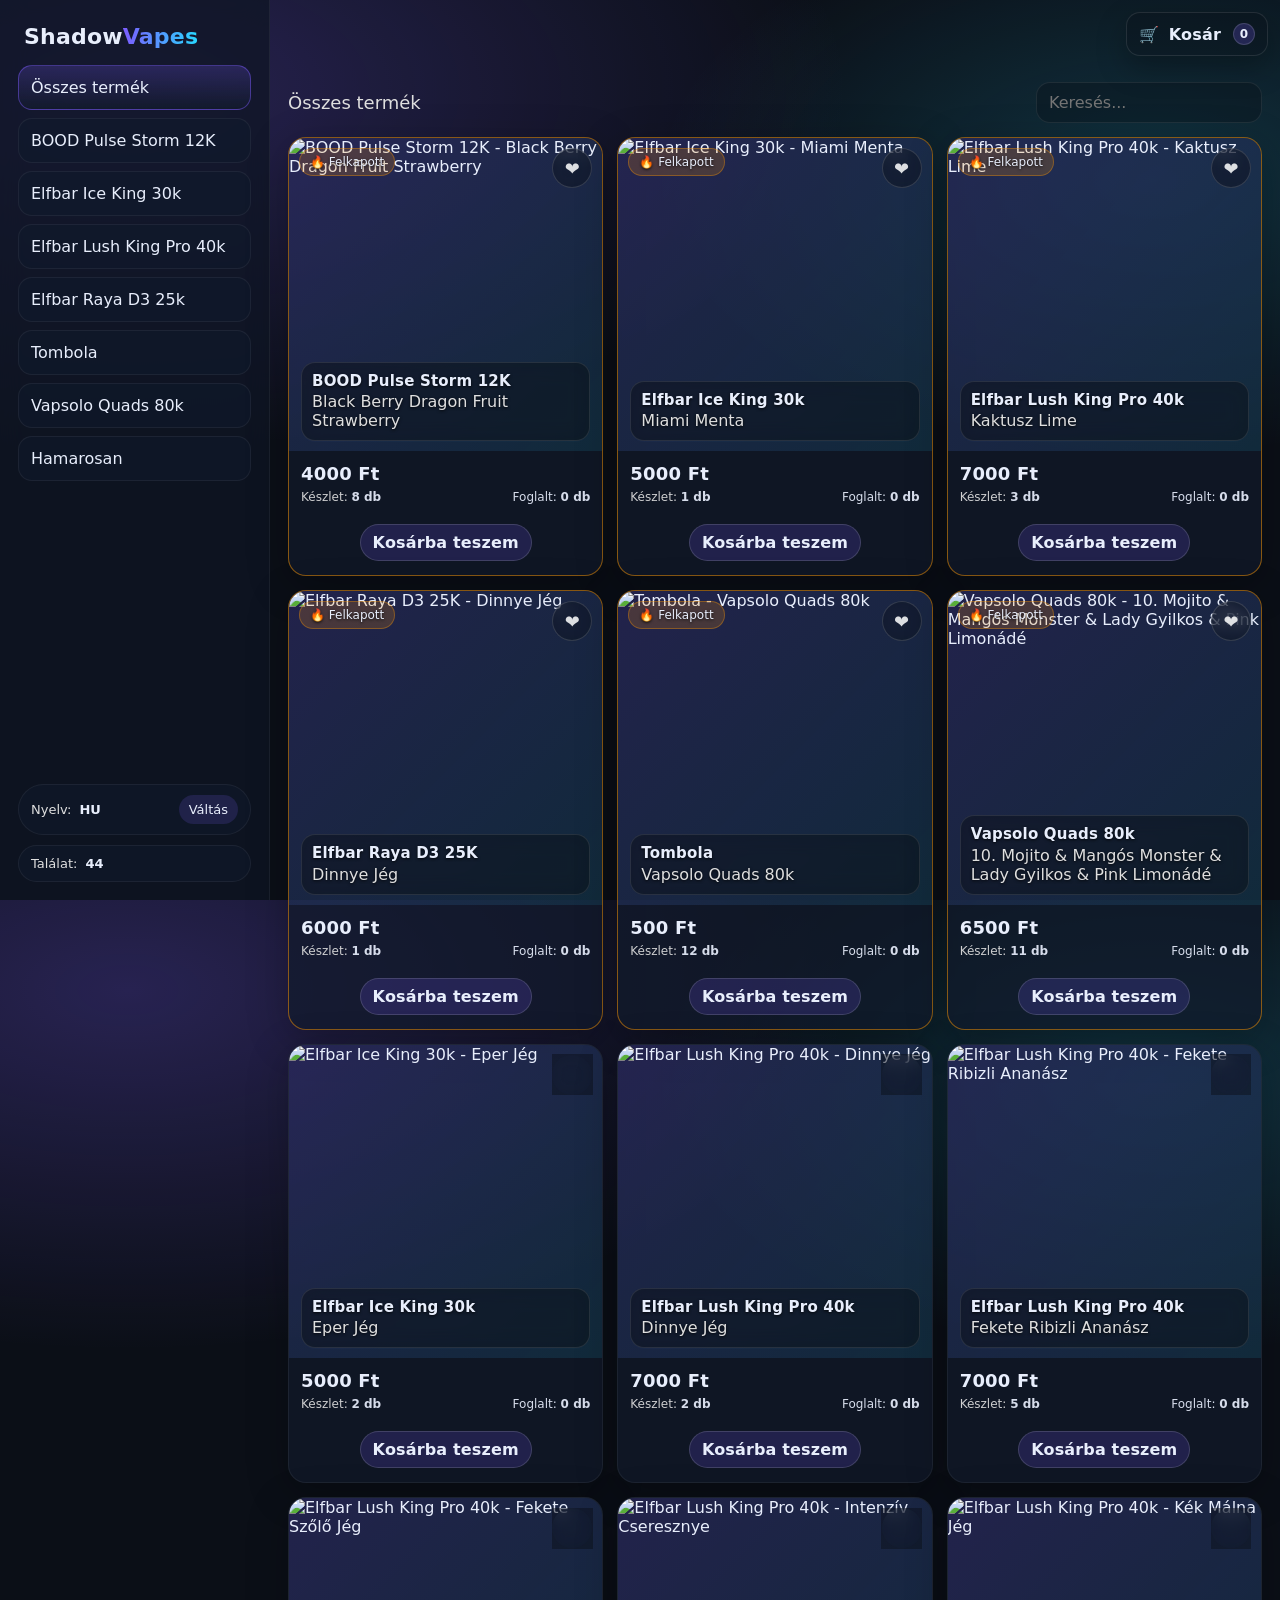
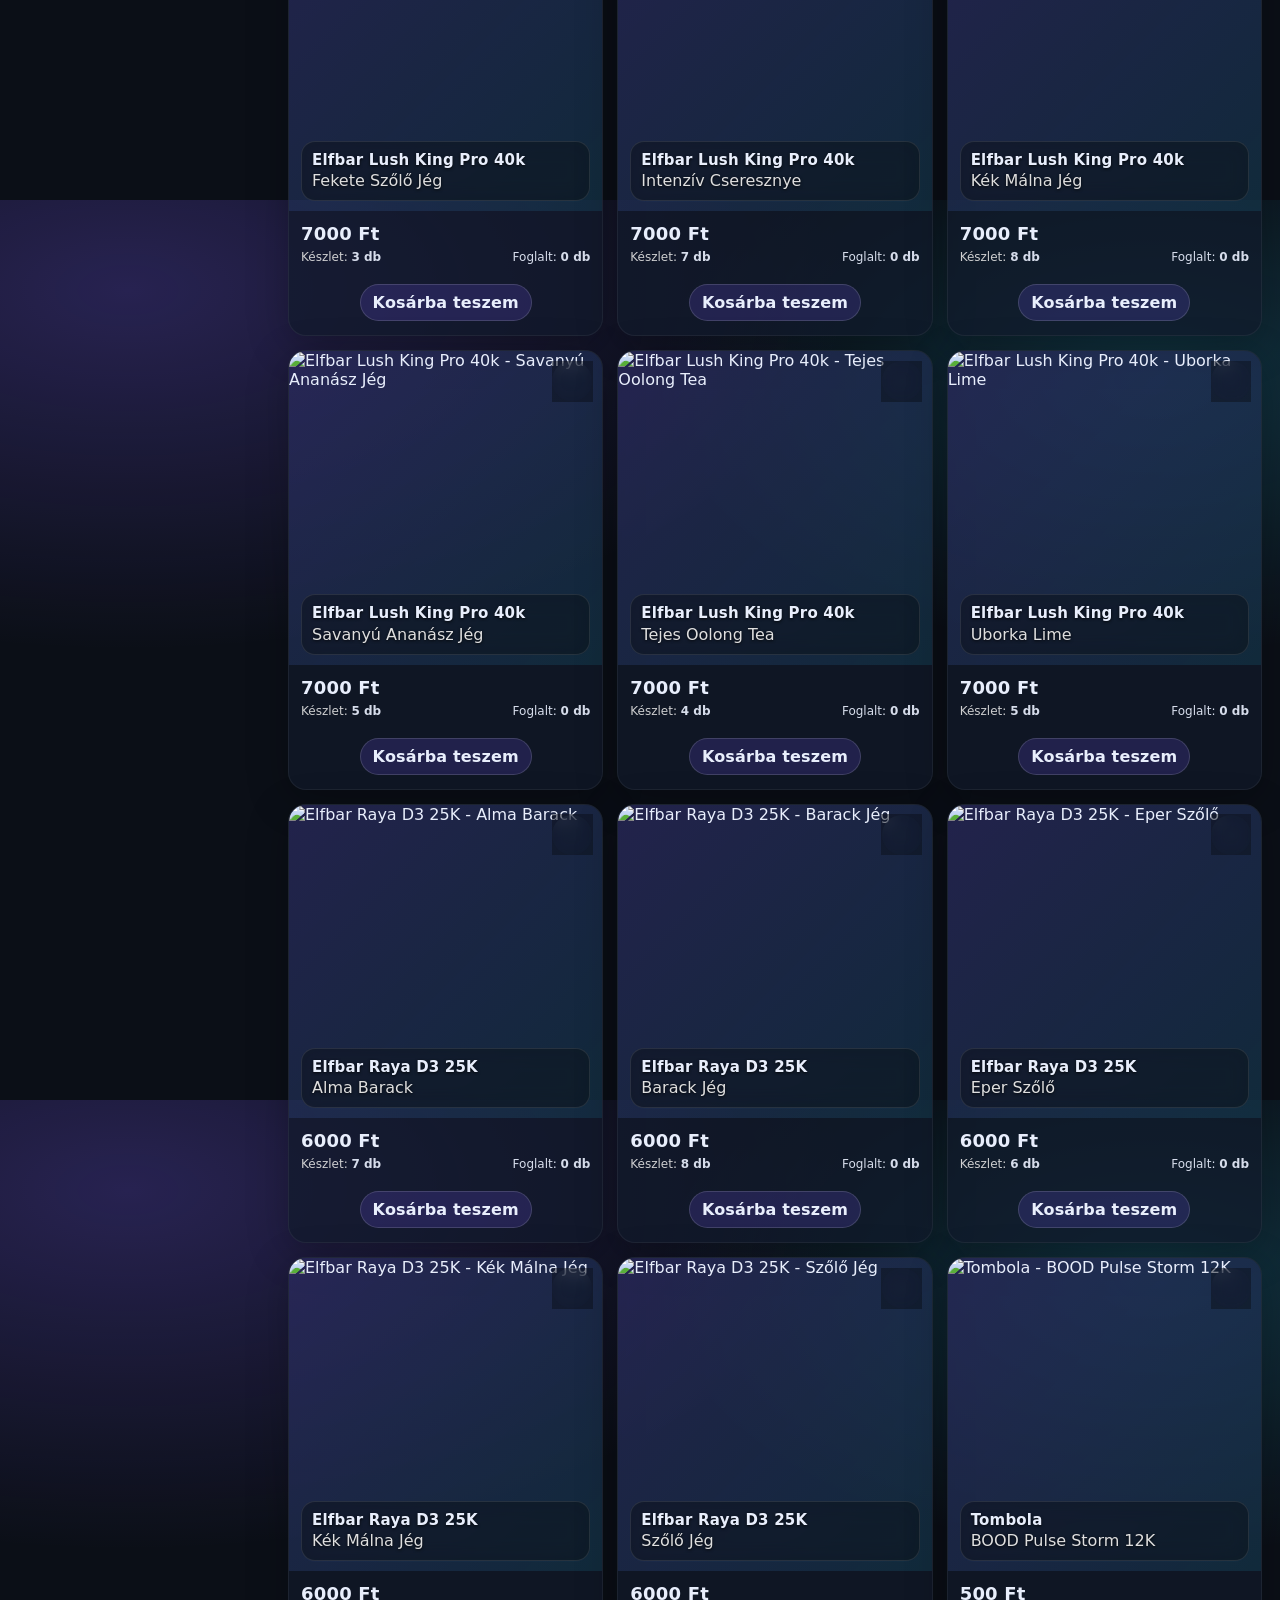
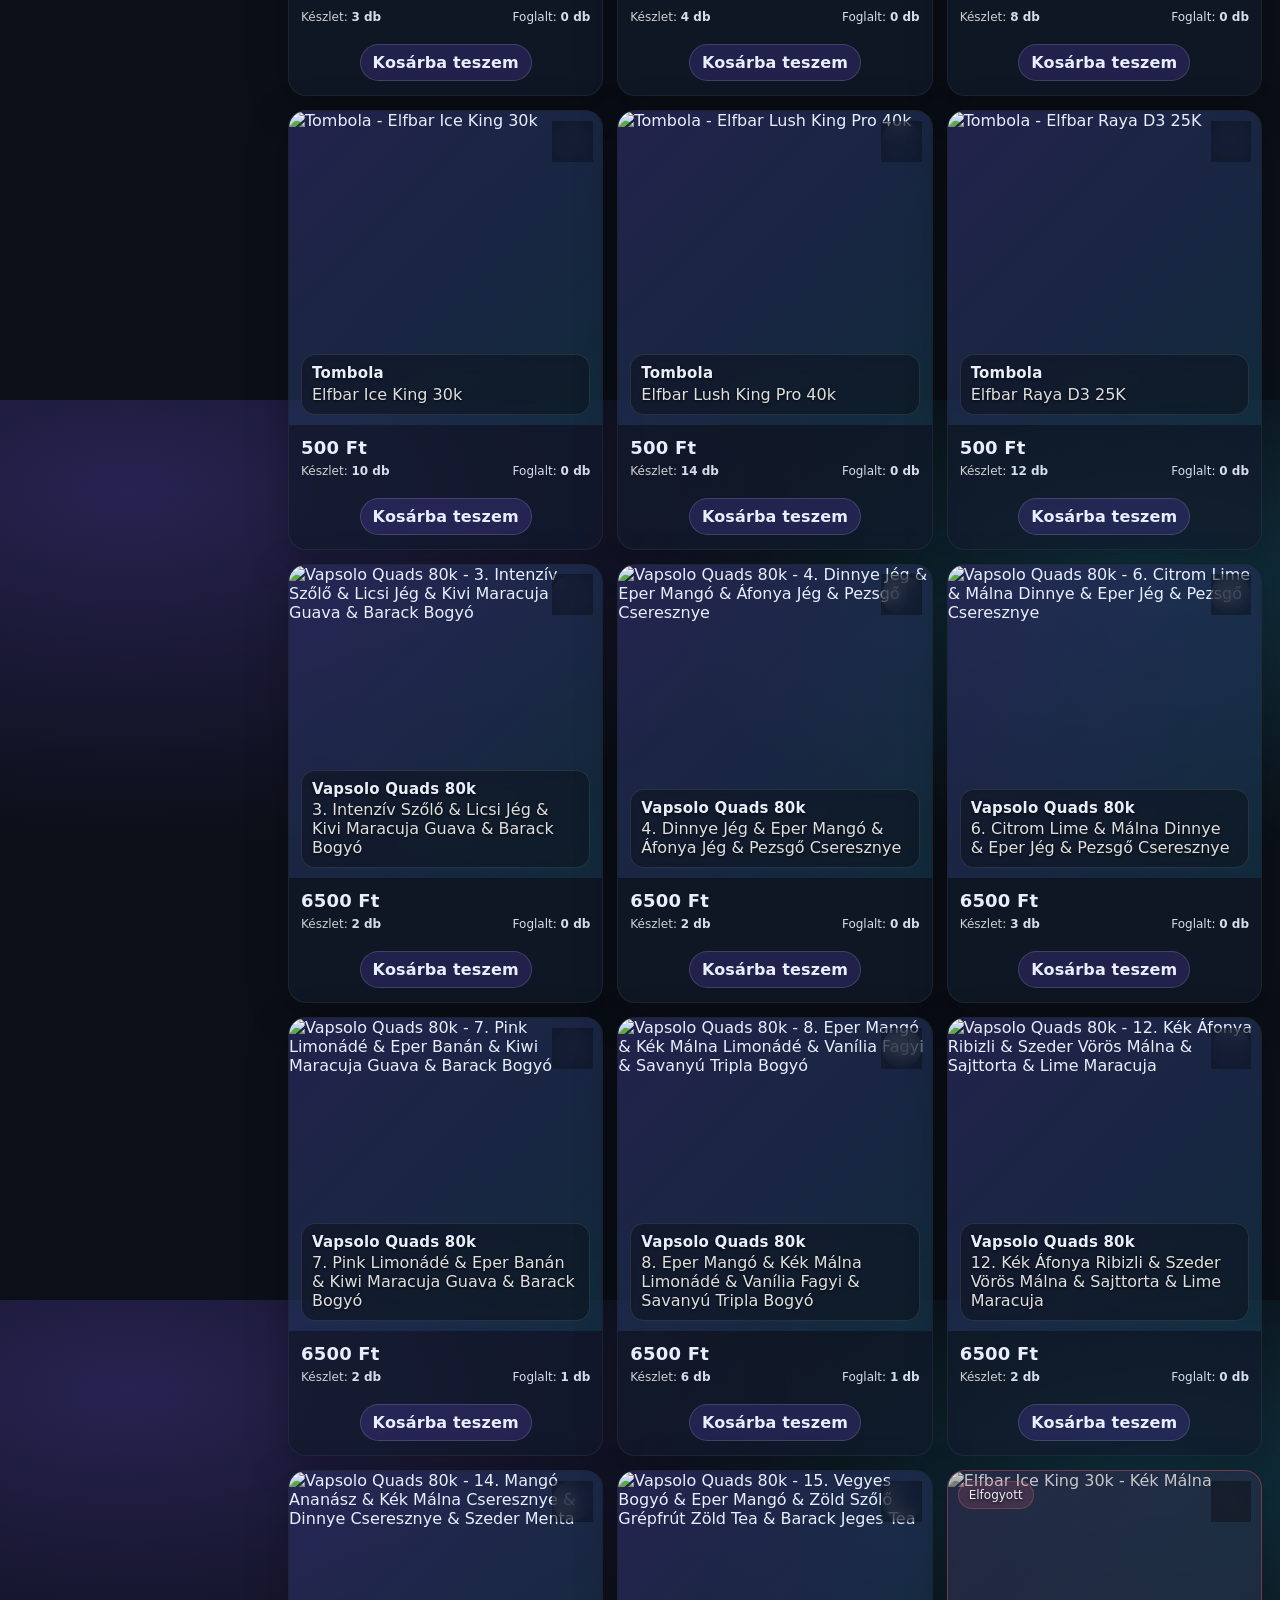
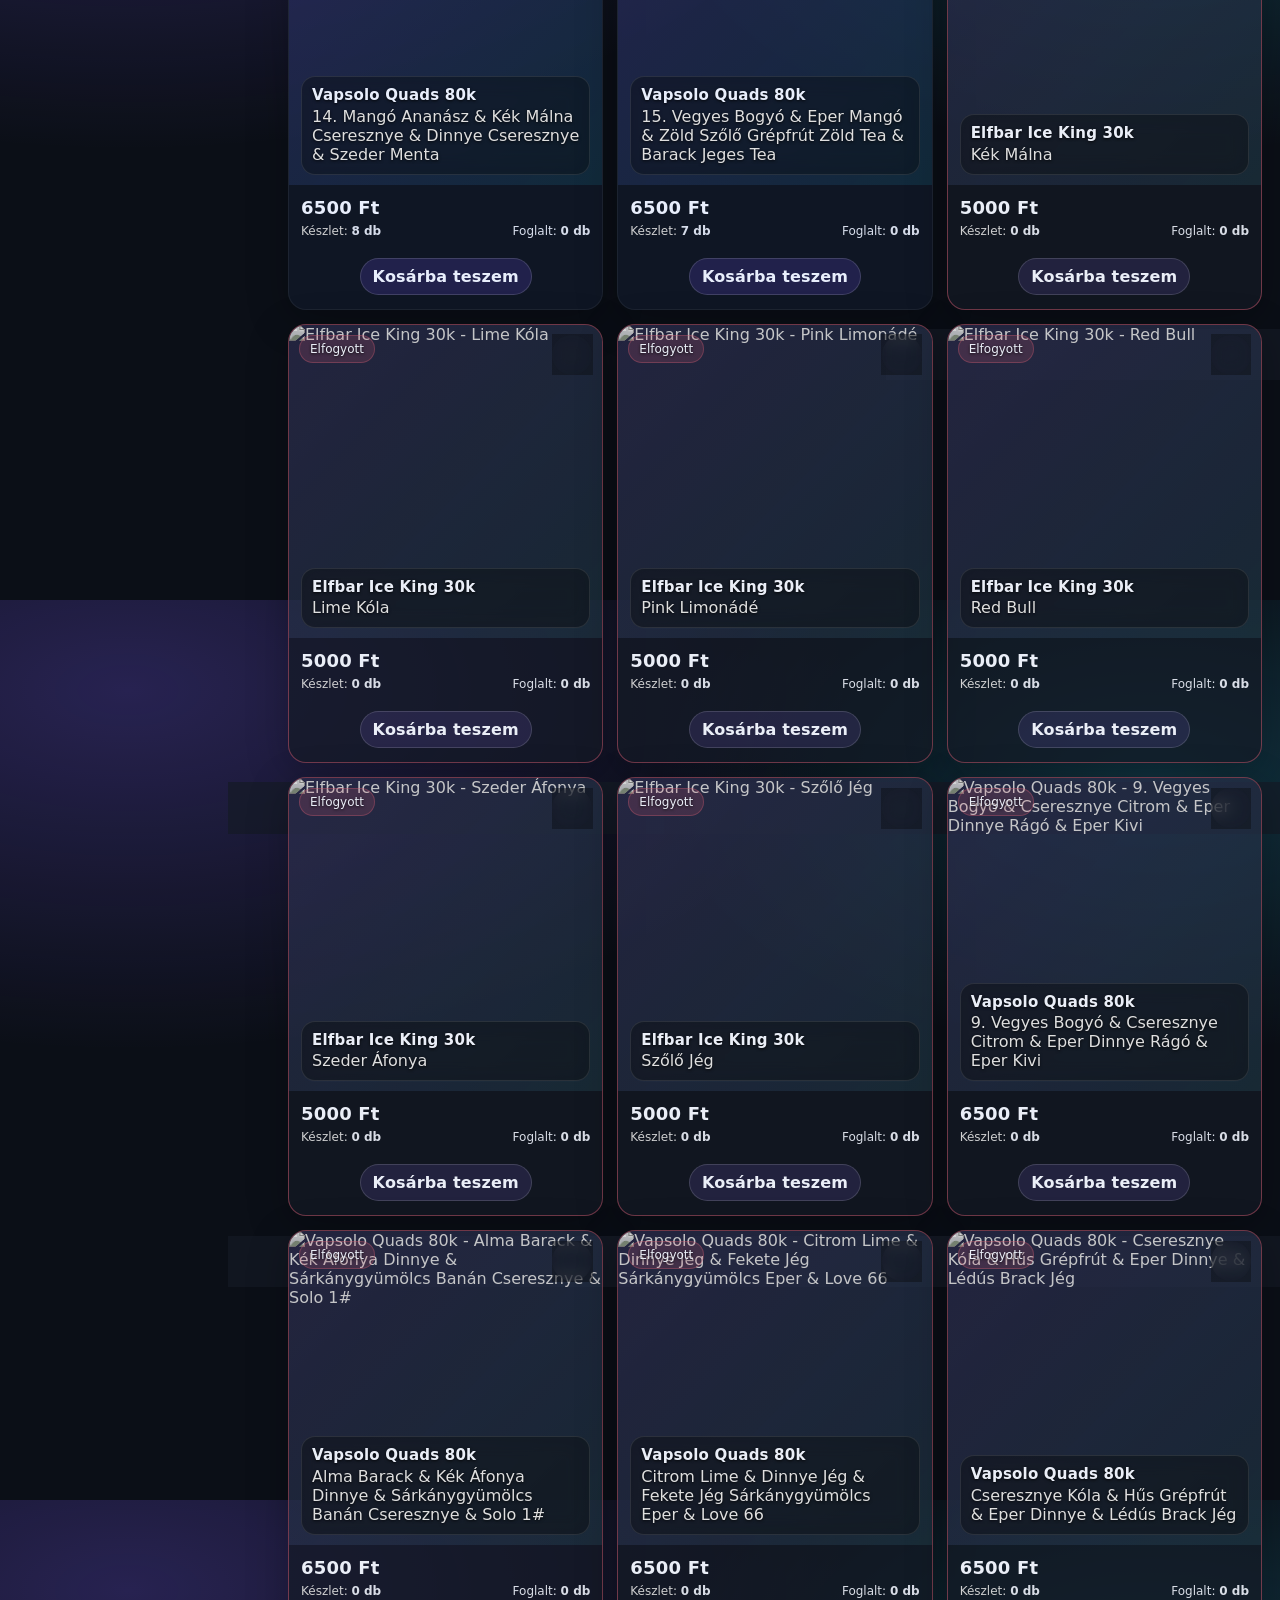
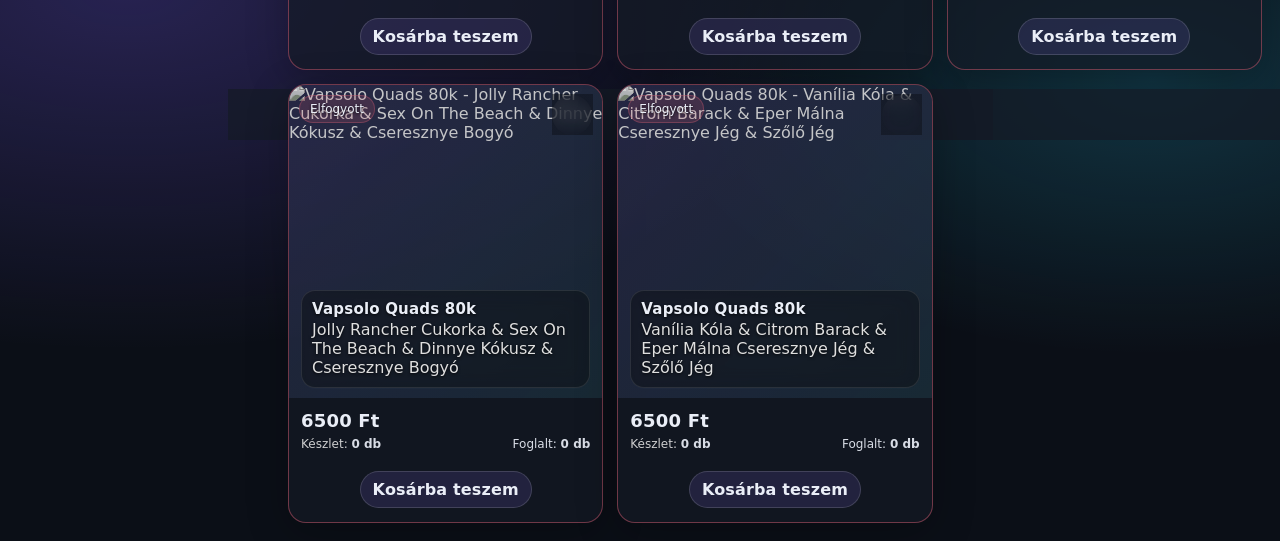
==== index.html @ f4c9d3ea "Add files via upload" ====
<!doctype html>
<html lang="hu">
<head>
  <meta charset="utf-8" />
  <meta name="viewport" content="width=device-width,initial-scale=1" />
  <title>ShadowVapes</title>
  <link rel="stylesheet" href="assets/styles.css?v=sv_fix14_20260330c" />
  <link rel="icon" type="image/png" href="assets/favicon.png">
</head>
<body>
  <div id="loader">
    <div class="loader-card">
      <div class="loader-top">
        <div class="loader-logo">Shadow<span style="background:linear-gradient(90deg,var(--brand),var(--brand2));-webkit-background-clip:text;background-clip:text;color:transparent;">Vapes</span></div>
        <div class="pulse"></div>
      </div>
      <div class="loader-bar"><div></div></div>
      <div class="loader-sub" id="loaderText">Betöltés...</div>
    </div>
  </div>

  <div class="wrap" style="display:none" id="app">
    <aside class="sidebar">
      <div class="brand">Shadow<span>Vapes</span></div>

      <div class="nav" id="nav"></div>

      <div class="sidebar-bottom">
        <div class="pill">
          <span>Nyelv:</span>
          <b id="langLabel">HU</b>
          <button id="langBtn">Váltás</button>
        </div>
        <div class="pill">
          <span>Találat:</span>
          <b id="count">0</b>
        </div>
      </div>
    </aside>

    <main class="main">
      <div class="topbar">
        <div class="h1" id="title">Összes termék</div>
        <input id="search" placeholder="Keresés..." style="width:min(420px,100%);border-radius:14px;border:1px solid rgba(255,255,255,.08);background:rgba(11,15,23,.35);color:var(--text);padding:10px 12px;outline:none;">
      </div>

      <div class="grid" id="grid"></div>

      <div class="small-muted" id="empty" style="display:none;margin-top:12px;">
        Nincs találat.
      </div>
    </main>
  </div>

  <script src="assets/app.js?v=sv_fix14_20260330c"></script>
</body>
</html>
---- assets/styles.css ----
:root{
  --bg:#0b0f17;
  --panel:#0f1624;
  --card:#121b2c;
  --text:#e8eefc;
  --muted:#dfdfdf;
  --brand:#7c5cff;
  --brand2:#28d7ff;
  --danger:#ff4d6d;
  --ok:#34d399;
  --warning:#ffc107;
  --hot:#ff9800;
  --shadow: 0 20px 60px rgba(0,0,0,.85);
  --radius: 18px;
}

*{ box-sizing:border-box; }
html,body{ height:100%; }
body{
  margin:0;
  font-family: ui-sans-serif, system-ui, -apple-system, Segoe UI, Roboto, Helvetica, Arial;
  background: radial-gradient(1200px 600px at 10% 10%, rgba(124,92,255,.25), transparent 60%),
              radial-gradient(900px 500px at 90% 20%, rgba(40,215,255,.18), transparent 55%),
              var(--bg);
  color:var(--text);
}

a{ color:inherit; text-decoration:none; }
button, input, select{
  font: inherit;
}

.fade-in{
  animation: fadeIn .35s ease-out both;
}
@keyframes fadeIn{
  from{ opacity:0; transform: translateY(6px); }
  to{ opacity:1; transform: translateY(0); }
}

/* ✅ TEXT-SHADOW: Jobb olvashatóság */
.badge,
.overlay-title .name,
.overlay-title .flavor,
.popup-title,
.popup-subtitle,
.popup-product-name,
.popup-product-flavor,
.popup-product-price,
.popup-product-stock,
.popup-product-expected {
  text-shadow: 0 1px 3px rgba(0,0,0,0.8);
}

#loader{
  position:fixed; inset:0;
  display:flex; align-items:center; justify-content:center;
  background: rgba(11,15,23,.9);
  backdrop-filter: blur(10px);
  z-index:9999;
}
.loader-card{
  width:min(520px, 92vw);
  background: linear-gradient(180deg, rgba(124,92,255,.20), rgba(18,27,44,.95));
  border: 1px solid rgba(124,92,255,.25);
  border-radius: 22px;
  padding: 22px;
  box-shadow: var(--shadow);
}
.loader-top{
  display:flex; justify-content:space-between; align-items:center;
  gap:12px;
}
.loader-logo{
  font-weight:800;
  letter-spacing:.3px;
  font-size: 20px;
}
.pulse{
  height:10px; width:10px; border-radius:999px;
  background: var(--brand2);
  box-shadow: 0 0 0 0 rgba(40,215,255,.8);
  animation: pulse 1.2s infinite;
}
@keyframes pulse{
  0%{ box-shadow:0 0 0 0 rgba(40,215,255,.65); }
  70%{ box-shadow:0 0 0 16px rgba(40,215,255,0); }
  100%{ box-shadow:0 0 0 0 rgba(40,215,255,0); }
}
.loader-bar{
  margin-top:16px;
  height:10px; border-radius:999px;
  background: rgba(255,255,255,.08);
  overflow:hidden;
}
.loader-bar > div{
  height:100%;
  width: 35%;
  background: linear-gradient(90deg, var(--brand), var(--brand2));
  border-radius:999px;
  animation: slide 1.1s ease-in-out infinite;
}
@keyframes slide{
  0%{ transform: translateX(-120%); }
  100%{ transform: translateX(320%); }
}
.loader-sub{
  margin-top:12px;
  color: var(--muted);
  font-size: 13px;
}

.wrap{
  display:grid;
  grid-template-columns: 270px 1fr;
  min-height:100vh;
}

.sidebar{
  position:sticky; top:0; height:100vh;
  padding: 18px;
  background: rgba(15,22,36,.75);
  border-right: 1px solid rgba(255,255,255,.06);
  backdrop-filter: blur(12px);
  display:flex;
  flex-direction:column;
}
.brand{
  font-weight: 900;
  font-size: 22px;
  letter-spacing: .2px;
  margin: 6px 6px 16px;
}
.brand span{
  background: linear-gradient(90deg, var(--brand), var(--brand2));
  -webkit-background-clip:text;
  background-clip:text;
  color:transparent;
}
.nav{
  display:flex; flex-direction:column; gap:8px;
}
.nav button{
  width:100%;
  padding: 12px 12px;
  border-radius: 14px;
  border: 1px solid rgba(255,255,255,.06);
  background: rgba(18,27,44,.55);
  color: var(--text);
  text-align:left;
  cursor:pointer;
  transition: .18s;
}
.nav button:hover{
  transform: translateY(-1px);
  border-color: rgba(124,92,255,.35);
}
.nav button.active{
  background: linear-gradient(180deg, rgba(124,92,255,.22), rgba(18,27,44,.65));
  border-color: rgba(124,92,255,.45);
}
.sidebar-bottom{
  margin-top:auto;
  padding-top: 14px;
  display:flex;
  flex-direction:column;
  gap:10px;
}
.pill{
  display:flex; gap:8px; align-items:center;
  border: 1px solid rgba(255,255,255,.06);
  background: rgba(18,27,44,.55);
  border-radius: 999px;
  padding: 10px 12px;
  color: var(--muted);
  font-size: 13px;
}
.pill b{ color: var(--text); font-weight:700; }
.pill button{
  margin-left:auto;
  border:none;
  background: rgba(124,92,255,.16);
  color: var(--text);
  padding: 7px 10px;
  border-radius: 999px;
  cursor:pointer;
}
.pill button:hover{ background: rgba(124,92,255,.26); }

.main{
  padding: 18px;
}
.topbar{
  display:flex; align-items:center; justify-content:space-between;
  gap: 14px;
  margin-bottom: 14px;
}
.h1{
  font-size: 18px;
  color: var(--muted);
}
.grid{
  display:grid;
  grid-template-columns: repeat( auto-fill, minmax(250px, 1fr) );
  gap: 14px;
}

.card{
  background: rgba(18,27,44,.70);
  border: 1px solid rgba(255,255,255,.06);
  border-radius: var(--radius);
  overflow:hidden;
  box-shadow: 0 10px 40px rgba(0,0,0,.25);
  transition: .18s;
}
.card:hover{ transform: translateY(-2px); }

/* Elfogyott termékek piros outline */
.card.outline-red {
  border: 1px solid rgba(255, 77, 109, 0.5);
}
/* Hamarosan termékek sárga outline */
.card.outline-yellow {
  border: 1px solid rgba(255, 193, 7, 0.5);
}
/* Felkapott termékek narancs outline */
.card.outline-orange {
  border: 1px solid rgba(255, 152, 0, 0.5);
}

/* SOLD-OUT: tényleg legyen szürke */
.card.dim{
  opacity:.55;
  filter: grayscale(.35);
}
.card.dim .hero img{
  filter: grayscale(.65) contrast(.95) brightness(.85);
}

/* ✅ 1000x1000: a hero legyen négyzet */
.hero{
  position:relative;
  aspect-ratio: 1 / 1;
  height: auto;
  background: linear-gradient(135deg, rgba(124,92,255,.18), rgba(40,215,255,.10));
}
.hero img{
  width:100%; height:100%;
  object-fit: cover;
  display:block;
}
.badges{
  position:absolute; top:10px; left:10px;
  display:flex; gap:8px; flex-wrap:wrap;
}
.badge{
  font-size: 12px;
  padding: 6px 10px;
  border-radius: 999px;
  background: rgba(0,0,0,.45);
  border: 1px solid rgba(255,255,255,.12);
}
.badge.out{
  background: rgba(255,77,109,.18);
  border-color: rgba(255,77,109,.35);
}
.badge.soon{
  background: rgba(255,193,7,.18);
  border-color: rgba(255,193,7,.35);
}
.badge.hot::before{
  content: "🔥 ";
}
.badge.hot{
  background: rgba(255,152,0,.18);
  border-color: rgba(255,152,0,.35);
}
.badge.calendar{
  background: rgba(40,215,255,.14);
  border-color: rgba(40,215,255,.35);
}

.overlay-title{
  position:absolute;
  left:12px; right:12px;
  bottom: 10px;
  display:flex; flex-direction:column; gap:3px;
  background: rgba(11,15,23,.55);
  border: 1px solid rgba(255,255,255,.10);
  border-radius: 14px;
  padding: 10px 10px;
  backdrop-filter: blur(10px);
}
.overlay-title .name{
  font-weight: 900;
  letter-spacing: .2px;
  font-size: 15px;
  line-height: 1.1;
}
.overlay-title .flavor{
  color: var(--muted);
  font-size: 16px;
}

.card-body{
  padding: 12px 12px 14px;
  display:flex; flex-direction:column; gap:10px;
}
.meta-row{
  display:flex; justify-content:space-between; gap:10px; align-items:center;
}

/* ✅ láthatóbb ár/készlet */
.price{
  font-weight: 900;
  font-size: 18px;
  letter-spacing: .2px;
}
.stock{
  color: var(--muted);
  font-size: 14px;
}
.stock b{ color: var(--text); font-weight:900; }

/* Modal */
.modal-backdrop{
  position:fixed; inset:0;
  background: rgba(0,0,0,.55);
  display:none;
  align-items:center;
  justify-content:center;
  z-index: 9998;
  padding: 18px;
}
.modal{
  width:min(620px, 94vw);
  background: rgba(15,22,36,.92);
  border: 1px solid rgba(255,255,255,.08);
  border-radius: 22px;
  padding: 18px;
  box-shadow: var(--shadow);
  color: var(--text);
  max-height: min(88vh, 720px);
  display:flex;
  flex-direction:column;
  overflow:hidden;
}
#modalBody{ overflow:auto; max-height: 62vh; padding-right: 4px; }
#modalActions{ flex:0 0 auto; }
.modal-head{
  display:flex;
  align-items:flex-start;
  justify-content:space-between;
  gap:14px;
  margin-bottom: 12px;
}
.modal-head-copy{
  min-width:0;
  flex:1 1 auto;
}
.modal-head-copy p{ margin-bottom:0; }
.modal-x{
  flex:0 0 auto;
  width:42px;
  height:42px;
  display:inline-flex;
  align-items:center;
  justify-content:center;
  border-radius: 12px;
  border: 1px solid rgba(255,255,255,.12);
  background: rgba(11,15,23,.42);
  color: var(--text);
  font-size: 18px;
  font-weight: 900;
  cursor:pointer;
  transition: background .12s ease, border-color .12s ease, transform .12s ease;
}
.modal-x:hover{
  background: rgba(255,255,255,.10);
  border-color: rgba(255,255,255,.22);
}
.modal-x:active{ transform: translateY(1px); }
.modal h2{ margin:0 0 6px; }
.modal p{ margin:0 0 14px; color: var(--muted); }
.modal .row{ display:flex; gap:10px; flex-wrap:wrap; }
.modal .row button{
  flex:1;
  border:none;
  border-radius: 16px;
  padding: 12px 12px;
  cursor:pointer;
  background: rgba(124,92,255,.18);
  color: var(--text);
}
.modal .row button:hover{
  background: rgba(124,92,255,.28);
}

.small-muted{ color: var(--muted); font-size: 13px; }

/* Admin */
.admin-wrap{
  max-width: 1200px;
  margin:0 auto;
  padding: 18px;
}
.admin-top{
  display:flex; align-items:center; justify-content:space-between; gap:12px;
}
.tabs{
  margin-top: 14px;
  display:flex; gap:10px; flex-wrap:wrap;
}
.tabs button{
  border:none;
  padding: 10px 12px;
  border-radius: 14px;
  background: rgba(18,27,44,.70);
  border: 1px solid rgba(255,255,255,.06);
  color: var(--text);
  cursor:pointer;
}
.tabs button.active{
  border-color: rgba(124,92,255,.45);
  background: rgba(124,92,255,.18);
}
.panel{
  margin-top: 14px;
  background: rgba(18,27,44,.70);
  border: 1px solid rgba(255,255,255,.06);
  border-radius: 18px;
  padding: 14px;
}
.form-grid{
  display:grid;
  grid-template-columns: repeat(12, 1fr);
  gap:10px;
}
.field{
  grid-column: span 6;
  display:flex; flex-direction:column; gap:6px;
}
.field.full{ grid-column: span 12; }
.field.third{ grid-column: span 4; }
.field label{ font-size: 12px; color: var(--muted); }
.field input, .field select{
  border-radius: 14px;
  border: 1px solid rgba(255,255,255,.08);
  background: rgba(11,15,23,.45);
  color: var(--text);
  padding: 10px 12px;
  outline:none;
}

/* ✅ admin táblában input ne legyen fehér gáz */
.table input, .table select{
  border-radius: 12px;
  border: 1px solid rgba(255,255,255,.10);
  background: rgba(11,15,23,.35);
  color: var(--text);
  padding: 8px 10px;
  outline:none;
}
.table input:focus, .table select:focus{
  border-color: rgba(124,92,255,.45);
}

/* Popup termékek csoportosítása */
.cat-group{
  margin-bottom: 15px;
  padding-bottom: 10px;
  border-bottom: 1px solid rgba(255,255,255,.1);
}
.cat-group h4{
  margin: 0 0 8px 0;
  color: var(--brand);
  font-size: 14px;
  text-shadow: 0 1px 2px rgba(0,0,0,0.5);
}

.actions{
  display:flex; gap:10px; flex-wrap:wrap;
  margin-top: 10px;
}
.primary{
  border:none;
  background: linear-gradient(90deg, var(--brand), var(--brand2));
  color: #061018;
  font-weight: 900;
  padding: 10px 14px;
  border-radius: 14px;
  cursor:pointer;
}
.ghost{
  border: 1px solid rgba(255,255,255,.10);
  background: rgba(11,15,23,.35);
  color: var(--text);
  padding: 10px 14px;
  border-radius: 14px;
  cursor:pointer;
}
.danger{
  border: 1px solid rgba(255,77,109,.35);
  background: rgba(255,77,109,.10);
  color: var(--text);
  padding: 10px 14px;
  border-radius: 14px;
  cursor:pointer;
}
.rowline{
  display:flex; gap:10px; align-items:center; justify-content:space-between;
  padding: 10px 10px;
  border-radius: 14px;
  border: 1px solid rgba(255,255,255,.06);
  background: rgba(11,15,23,.25);
  margin-top:10px;
}
.rowline .left{
  display:flex; flex-direction:column; gap:2px;
}
.kpi{
  display:flex; gap:10px; flex-wrap:wrap;
}
.kpi .box{
  flex:1;
  min-width: 220px;
  border: 1px solid rgba(255,255,255,.06);
  background: rgba(11,15,23,.25);
  border-radius: 18px;
  padding: 12px;
}
.kpi .box .t{ color: var(--muted); font-size:12px; }
.kpi .box .v{ font-weight: 900; font-size: 18px; margin-top:4px; }
.table{
  width:100%;
  border-collapse: collapse;
  margin-top: 10px;
}
.table th, .table td{
  padding: 10px;
  border-bottom: 1px solid rgba(255,255,255,.08);
  text-align:left;
  font-size: 13px;
}
.table th{ color: var(--muted); font-weight: 700; }
.save-ind{
  color: var(--muted);
  font-size: 13px;
  display:flex; align-items:center; gap:8px;
}
.dot{
  width:10px; height:10px; border-radius:999px;
  background: rgba(146,160,191,.55);
}
.dot.ok{ background: rgba(52,211,153,.9); }
.dot.busy{ background: rgba(40,215,255,.9); }
.dot.bad{ background: rgba(255,77,109,.9); }

/* Popup stílusok (app.js-hez) */
.popup-backdrop{
  position:fixed; inset:0;
  background: rgba(0,0,0,.85);
  display:flex; align-items:center; justify-content:center;
  padding: 20px;
  z-index: 9999;
}
.popup-modal{
  width: min(900px, 95vw);
  height: min(700px, 90vh);
  background: rgba(15,22,36,.95);
  border: 1px solid rgba(255,255,255,.1);
  border-radius: 22px;
  box-shadow: 0 25px 80px rgba(0,0,0,.6);
  display: flex;
  flex-direction: column;
  overflow: hidden;
}
.popup-header{
  padding: 20px;
  border-bottom: 1px solid rgba(255,255,255,.1);
  flex-shrink: 0;
}
.popup-title{
  font-size: 22px;
  font-weight: 800;
  margin-bottom: 5px;
}
.popup-subtitle{
  color: var(--muted);
  font-size: 14px;
}
.popup-content{
  flex: 1;
  overflow: hidden;
  position: relative;
  touch-action: pan-y;
}
.popup-slider{
  display: flex;
  height: 100%;
  transition: transform 0.5s ease;
  will-change: transform;
}
.popup-slide{
  flex: 0 0 100%;
  padding: 30px;
  display: flex;
  flex-direction: column;
  align-items: center;
  justify-content: center;
  overflow-y: auto;
}
.popup-product-image{
  width: 100%;
  max-width: 400px;
  aspect-ratio: 1/1;
  border-radius: 18px;
  overflow: hidden;
  background: rgba(255,255,255,.05);
  margin-bottom: 20px;
}
.popup-product-image img{
  width: 100%;
  height: 100%;
  object-fit: contain;
  max-height: 350px;
}
.popup-product-info{
  display: flex;
  flex-direction: column;
  align-items: center;
  gap: 12px;
  text-align: center;
  width: 100%;
}
.popup-product-name{
  font-size: 24px;
  font-weight: 800;
}
.popup-product-flavor{
  font-size: 18px;
  color: var(--muted);
}
.popup-product-price{
  font-size: 28px;
  font-weight: 900;
  color: var(--brand);
}
.popup-product-stock{
  font-size: 16px;
  color: var(--text);
}
.popup-product-expected{
  font-size: 14px;
  color: var(--warning);
}
.popup-footer{
  padding: 20px;
  border-top: 1px solid rgba(255,255,255,.1);
  display: flex;
  justify-content: space-between;
  align-items: center;
  gap: 15px;
  flex-shrink: 0;
}
.popup-dots{
  display: flex;
  gap: 8px;
  justify-content: center;
  flex: 1;
}
.popup-dot{
  width: 10px;
  height: 10px;
  border-radius: 50%;
  background: rgba(255,255,255,.2);
  cursor: pointer;
  transition: background 0.3s;
}
.popup-dot.active{
  background: var(--brand);
}
.popup-buttons{
  display: flex;
  gap: 10px;
}

/* Navigation arrows */
.popup-arrow {
  position: absolute;
  top: 50%;
  transform: translateY(-50%);
  background: rgba(0,0,0,0.5);
  border: none;
  color: white;
  font-size: 24px;
  padding: 10px;
  cursor: pointer;
  z-index: 100;
  border-radius: 50%;
  width: 40px;
  height: 40px;
  display: flex;
  align-items: center;
  justify-content: center;
  opacity: 0.7;
  transition: opacity 0.3s;
}
.popup-arrow:hover {
  opacity: 1;
}
.popup-arrow.prev {
  left: 10px;
}
.popup-arrow.next {
  right: 10px;
}

/* Swipe hint */
.popup-swipe-hint {
  position: absolute;
  bottom: 10px;
  left: 0;
  right: 0;
  text-align: center;
  color: var(--muted);
  font-size: 12px;
  opacity: 0.6;
}

/* Check grid for admin popup */
.check-grid {
  display: grid;
  grid-template-columns: repeat(auto-fill, minmax(280px, 1fr));
  gap: 10px;
  max-height: 300px;
  overflow-y: auto;
  padding: 10px;
  background: rgba(0,0,0,0.2);
  border-radius: 10px;
}

.check-grid label.chk {
  display: flex;
  flex-direction: column;
  gap: 2px;
  padding: 10px;
  border-radius: 8px;
  background: rgba(255,255,255,0.05);
  transition: background 0.2s;
}

.check-grid label.chk:hover {
  background: rgba(255,255,255,0.1);
}

@media (max-width: 860px){
  .wrap{ grid-template-columns: 1fr; }
  .sidebar{ height:auto; position:relative; }
  
  .popup-slide{
    padding: 20px;
  }
  .popup-product-name{
    font-size: 20px;
  }
  .popup-product-flavor{
    font-size: 16px;
  }
  .popup-product-price{
    font-size: 24px;
  }
  .popup-arrow {
    display: none; /* Mobile swipe */
  }
}


/* ================== CART + META LAYOUT (blue theme) ================== */
.topbar-right{ display:flex; align-items:center; gap:10px; }

#svCartBtn{
  position: fixed;
  top: max(12px, calc(env(safe-area-inset-top, 0px) + 12px));
  right: max(12px, calc(env(safe-area-inset-right, 0px) + 12px));
  z-index: 320;
  box-shadow: 0 12px 30px rgba(0,0,0,.28);
}

.cart-btn{
  display:flex; align-items:center; gap:10px;
  border-radius: 14px;
  border: 1px solid rgba(255,255,255,.10);
  background: rgba(11,15,23,.35);
  color: var(--text);
  padding: 10px 12px;
  cursor:pointer;
  transition: transform .12s ease, border-color .12s ease, background .12s ease;
}
.cart-btn:hover{ border-color: rgba(255,255,255,.18); background: rgba(11,15,23,.48); }
.cart-btn:active{ transform: translateY(1px); }
.cart-label{ font-weight: 800; letter-spacing: .2px; }
.cart-badge{
  margin-left: 2px;
  min-width: 22px;
  height: 22px;
  border-radius: 999px;
  display:inline-flex; align-items:center; justify-content:center;
  font-size: 12px;
  font-weight: 900;
  border: 1px solid rgba(255,255,255,.14);
  background: rgba(124,92,255,.22);
}

.meta-grid{
  display:grid;
  grid-template-columns: 1fr 1fr;
  grid-template-rows: auto auto;
  gap: 6px 10px;
  align-items:end;
}
.meta-grid .price{ grid-column: 1 / 2; grid-row: 1 / 2; }
.meta-grid .stock{ grid-column: 1 / 2; grid-row: 2 / 3; font-size: 12px; opacity:.92; }
.meta-grid .reserved{ grid-column: 2 / 3; grid-row: 2 / 3; text-align:right; font-size: 12px; opacity:.92; }
.meta-grid .stock b, .meta-grid .reserved b{ font-weight: 900; }

.card-actions{
  margin-top: 10px;
  display:flex;
  justify-content:center;
}
.add-cart-btn{
  border-radius: 999px;
  border: 1px solid rgba(255,255,255,.14);
  background: rgba(124,92,255,.18);
  color: var(--text);
  padding: 8px 12px;
  font-weight: 900;
  letter-spacing:.15px;
  cursor:pointer;
  width: auto;
  max-width: 260px;
  display: inline-flex;
  align-items: center;
  justify-content: center;
  transition: transform .12s ease, background .12s ease, border-color .12s ease, opacity .12s ease;
}
.add-cart-btn:hover{ background: rgba(124,92,255,.26); border-color: rgba(255,255,255,.22); }
.add-cart-btn:active{ transform: translateY(1px); }
.add-cart-btn:disabled{ opacity:.38; cursor:not-allowed; transform:none; }

/* Toast – fixed, no layout shift */
.sv-toast{
  position: fixed;
  top: 18px;
  left: 50%;
  transform: translateX(-50%) translateY(-8px);
  opacity: 0;
  pointer-events:none;
  z-index: 9998;
  max-width: min(560px, calc(100vw - 24px));
  padding: 10px 14px;
  border-radius: 14px;
  border: 1px solid rgba(255,255,255,.14);
  background: rgba(15,22,36,.92);
  backdrop-filter: blur(10px);
  -webkit-backdrop-filter: blur(10px);
  box-shadow: 0 16px 40px rgba(0,0,0,.55);
  font-weight: 800;
  letter-spacing:.15px;
  transition: opacity .16s ease, transform .16s ease;
}
.sv-toast.show{
  opacity: 1;
  transform: translateX(-50%) translateY(0);
}

/* Cart drawer */
.cart-overlay{
  position: fixed;
  inset: 0;
  background: rgba(0,0,0,.55);
  z-index: 9999;
  display: none;
}
.cart-panel{
  position:absolute;
  top: 16px; right: 16px; bottom: 16px;
  width: min(420px, calc(100vw - 32px));
  border-radius: var(--radius);
  border: 1px solid rgba(255,255,255,.10);
  background: rgba(15,22,36,.98);
  box-shadow: var(--shadow);
  display:flex;
  flex-direction:column;
  overflow:hidden;
}
.cart-head{
  display:flex; align-items:center; justify-content:space-between;
  padding: 12px 12px;
  border-bottom: 1px solid rgba(255,255,255,.08);
}
.cart-title{ font-weight: 950; letter-spacing:.2px; }
.cart-close{
  border:none;
  background: rgba(255,255,255,.06);
  color: var(--text);
  width: 36px; height: 36px;
  border-radius: 12px;
  cursor:pointer;
}
.cart-close:hover{ background: rgba(255,255,255,.10); }
.cart-body{
  padding: 12px;
  overflow:auto;
}
.cart-item{
  display:flex; align-items:center; justify-content:space-between;
  gap: 12px;
  padding: 10px 10px;
  border-radius: 16px;
  background: rgba(255,255,255,.03);
  border: 1px solid rgba(255,255,255,.06);
  margin-bottom: 10px;
}
.cart-item-img{
  width: 44px;
  height: 44px;
  border-radius: 14px;
  object-fit: cover;
  flex: 0 0 auto;
  border: 1px solid rgba(255,255,255,.10);
  background: rgba(255,255,255,.04);
}
.cart-item-img.ph{
  display:block;
}
.cart-item-name{ font-weight: 900; }
.cart-item-sub{ font-size: 12px; opacity: .8; margin-top: 2px; }
.cart-qty{ display:flex; align-items:center; gap: 8px; }
.qty-btn{
  width: 34px; height: 34px;
  border-radius: 12px;
  border: 1px solid rgba(255,255,255,.12);
  background: rgba(255,255,255,.06);
  color: var(--text);
  font-weight: 950;
  cursor:pointer;
}
.qty-btn:hover{ background: rgba(255,255,255,.10); }
.qty-num{ min-width: 22px; text-align:center; font-weight: 950; }

/* Confirm overlay inside cart */
.cart-confirm{
  position:absolute;
  inset: 0;
  background: rgba(0,0,0,.52);
  display:flex;
  align-items:center;
  justify-content:center;
  padding: 14px;
}
.cart-confirm-card{
  width: min(360px, 100%);
  max-height: min(86vh, 720px);
  border-radius: 18px;
  border: 1px solid rgba(255,255,255,.14);
  background: rgba(15,22,36,.96);
  box-shadow: 0 18px 50px rgba(0,0,0,.65);
  padding: 14px;
  display:flex;
  flex-direction:column;
  overflow:hidden;
}
.cart-confirm-title{ font-weight: 900; line-height: 1.25; }
.cart-confirm-actions{ display:flex; gap:10px; justify-content:flex-end; margin-top: 12px; }

.cart-sum{ margin-top: 10px; display:flex; flex-direction:column; gap:6px; }
.cart-sum-row{ display:flex; align-items:center; justify-content:space-between; gap:10px; font-size: 13px; }
.cart-sum-row b{ font-weight: 950; }


/* Reservation summary (nicer, with images) */
.res-sum-list{ margin-top: 10px; display:flex; flex-direction:column; gap: 8px; overflow:auto; flex: 1 1 auto; min-height:0; padding-right:2px; }
.res-sum-item{
  display:flex;
  gap: 10px;
  align-items:flex-start;
  padding: 10px 10px;
  border-radius: 16px;
  background: rgba(255,255,255,.03);
  border: 1px solid rgba(255,255,255,.06);
}
.res-sum-thumb{
  width: 44px;
  height: 44px;
  border-radius: 14px;
  object-fit: cover;
  flex: 0 0 auto;
  border: 1px solid rgba(255,255,255,.10);
  background: rgba(255,255,255,.04);
}
.res-sum-thumb.ph{
  display:flex;
  align-items:center;
  justify-content:center;
  font-weight: 950;
  letter-spacing: .06em;
  color: rgba(255,255,255,.70);
}
.res-sum-mid{ min-width:0; flex: 1; }
.res-sum-name{
  font-weight: 950;
  line-height: 1.18;
  overflow-wrap: anywhere;
}
.res-sum-meta{
  margin-top: 4px;
  font-size: 12px;
  opacity: .85;
  display:flex;
  gap: 10px;
  flex-wrap: wrap;
}
.res-sum-right{
  flex: 0 0 auto;
  text-align:right;
}
.res-sum-right .line{ font-weight: 950; }

.cart-foot{
  padding: 12px;
  border-top: 1px solid rgba(255,255,255,.08);
}
.cart-action-btn{
  width: 100%;
  border:none;
  border-radius: 14px;
  padding: 12px 14px;
  font-weight: 950;
  cursor:pointer;
  background: linear-gradient(90deg, var(--brand), var(--brand2));
  color: #061018;
  transition: transform .12s ease, opacity .12s ease;
}
.cart-action-btn:active{ transform: translateY(1px); }
.cart-action-btn:disabled{ opacity:.40; cursor:not-allowed; transform:none; }

/* Admin termék thumbnail */
.admin-prod-left{ display:flex; gap:10px; align-items:center; }
.admin-prod-thumb{
  width: 42px;
  height: 42px;
  border-radius: 14px;
  object-fit: cover;
  flex: 0 0 auto;
  border: 1px solid rgba(255,255,255,.10);
  background: rgba(255,255,255,.04);
}

/* Admin sales embed (if used) */
.admin-sales-embedwrap{ margin-bottom: 12px; }
.admin-sales-embed{
  width: 100%;
  height: 72vh;
  min-height: 680px;
  border-radius: 18px;
  border: 1px solid rgba(255,255,255,.10);
  background: rgba(11,15,23,.35);
}
@media (max-width: 720px){
  .admin-sales-embed{ height: 62vh; min-height: 520px; }
}


/* --- Cart totals & reservation code --- */
.cart-totals{
  margin-top: 10px;
  padding: 10px 12px;
  border-radius: 16px;
  border: 1px solid rgba(255,255,255,.06);
  background: rgba(255,255,255,.03);
  display:flex;
  align-items:center;
  justify-content:space-between;
  gap: 10px;
  font-weight: 900;
}
.cart-totals .muted{
  opacity: .85;
  font-weight: 800;
}

/* --- Admin reservation rows --- */
.rowline.reservation-row{
  border-color: rgba(255,152,0,.55) !important;
  box-shadow: 0 0 0 1px rgba(255,152,0,.10) inset;
}
.res-timer{
  font-weight: 900;
  letter-spacing: .04em;
}
.res-mod{
  margin-left: 6px;
  color: #ff3b30;
}

/* --- Item thumbnails in admin forms --- */
.it-thumb{
  width: 34px;
  height: 34px;
  border-radius: 12px;
  object-fit: cover;
  border: 1px solid rgba(255,255,255,.10);
  background: rgba(255,255,255,.05);
  flex: 0 0 auto;
}


/* --- Product picker (admin) --- */
.picker-search{
  width: 100%;
  padding: 10px 12px;
  border-radius: 14px;
  border: 1px solid rgba(255,255,255,.10);
  background: rgba(255,255,255,.04);
  color: var(--text);
  outline: none;
  font-weight: 800;
}
.picker-cat{
  color: var(--text);
  margin-top: 14px;
  margin-bottom: 6px;
  font-weight: 950;
  opacity: .95;
}
.picker-list{
  display:flex;
  flex-direction:column;
  gap: 8px;
}
.picker-item{
  width: 100%;
  color: var(--text);
  display:flex;
  align-items:center;
  gap: 10px;
  padding: 10px 10px;
  border-radius: 16px;
  border: 1px solid rgba(255,255,255,.08);
  background: rgba(255,255,255,.03);
  cursor: pointer;
  text-align:left;
}
.picker-item:hover{ background: rgba(255,255,255,.06); }
.picker-thumb{
  width: 34px;
  height: 34px;
  border-radius: 12px;
  object-fit: cover;
  border: 1px solid rgba(255,255,255,.10);
  background: rgba(255,255,255,.04);
  flex: 0 0 auto;
}
.picker-thumb.ph{
  display:flex;
  align-items:center;
  justify-content:center;
  font-weight: 950;
  letter-spacing:.06em;
  color: rgba(255,255,255,.70);
}
.picker-name{ font-weight: 950; line-height: 1.15; }
.picker-sub{ font-size: 12px; opacity: .82; margin-top: 2px; }
.picker-right{ margin-left:auto; text-align:right; font-size: 12px; opacity: .85; }
.it-pick-btn{
  min-width: 280px;
  padding: 10px 12px;
  border-radius: 14px;
  border: 1px solid rgba(255,255,255,.12);
  background: rgba(255,255,255,.05);
  color: var(--text);
  font-weight: 900;
  cursor:pointer;
  text-align:left;
}
.it-pick-btn:hover{ background: rgba(255,255,255,.08); }


/* --- Charts (admin) --- */
.chart-toolbar{
  display:grid;
  grid-template-columns: repeat(auto-fit, minmax(170px, 1fr));
  gap: 10px;
  align-items:end;
}
.chart-toolbar-group{
  display:flex;
  flex-direction:column;
  gap:6px;
}
.chart-toolbar-group input,
.chart-toolbar-group select{
  border-radius: 12px;
  border: 1px solid rgba(255,255,255,.10);
  background: rgba(11,15,23,.35);
  color: var(--text);
  padding: 10px 12px;
  outline:none;
}
.chart-toolbar-actions{
  justify-content:flex-end;
}
.popup-row{
  align-items:flex-start;
}
.chart-card{
  margin-top: 12px;
  border-radius: 18px;
  border: 1px solid rgba(255,255,255,.10);
  background: rgba(255,255,255,.03);
  padding: 12px 12px 10px;
}
.chart-head{
  display:flex;
  align-items:flex-end;
  justify-content:space-between;
  gap: 10px;
  margin-bottom: 10px;
}
.chart-title{
  font-weight: 950;
  letter-spacing: .02em;
}
.chart-card canvas{
  width: 100%;
  height: 220px;
  display:block;
  border-radius: 16px;
  background: rgba(0,0,0,.12);
  border: 1px solid rgba(255,255,255,.06);
}


.fav-btn{
  position:absolute;
  top:10px;
  right:10px;
  width:40px;
  height:40px;
  border-radius:999px;
  border:1px solid rgba(255,255,255,.14);
  background: rgba(11,15,23,.48);
  color: rgba(255,255,255,.86);
  display:flex;
  align-items:center;
  justify-content:center;
  font-size:18px;
  cursor:pointer;
  z-index:3;
  backdrop-filter: blur(8px);
  -webkit-backdrop-filter: blur(8px);
}
.fav-btn.is-active{
  color: #ff6b8b;
  border-color: rgba(255,107,139,.42);
  background: rgba(255,107,139,.16);
}
.fav-btn:active{ transform: translateY(1px); }

@media (min-width: 861px){
  .main{ padding-top: 82px; }
}


@media (max-width: 860px){
  .topbar-right{ position: static; }
  .main{ padding-top: max(72px, calc(env(safe-area-inset-top, 0px) + 72px)); }
}
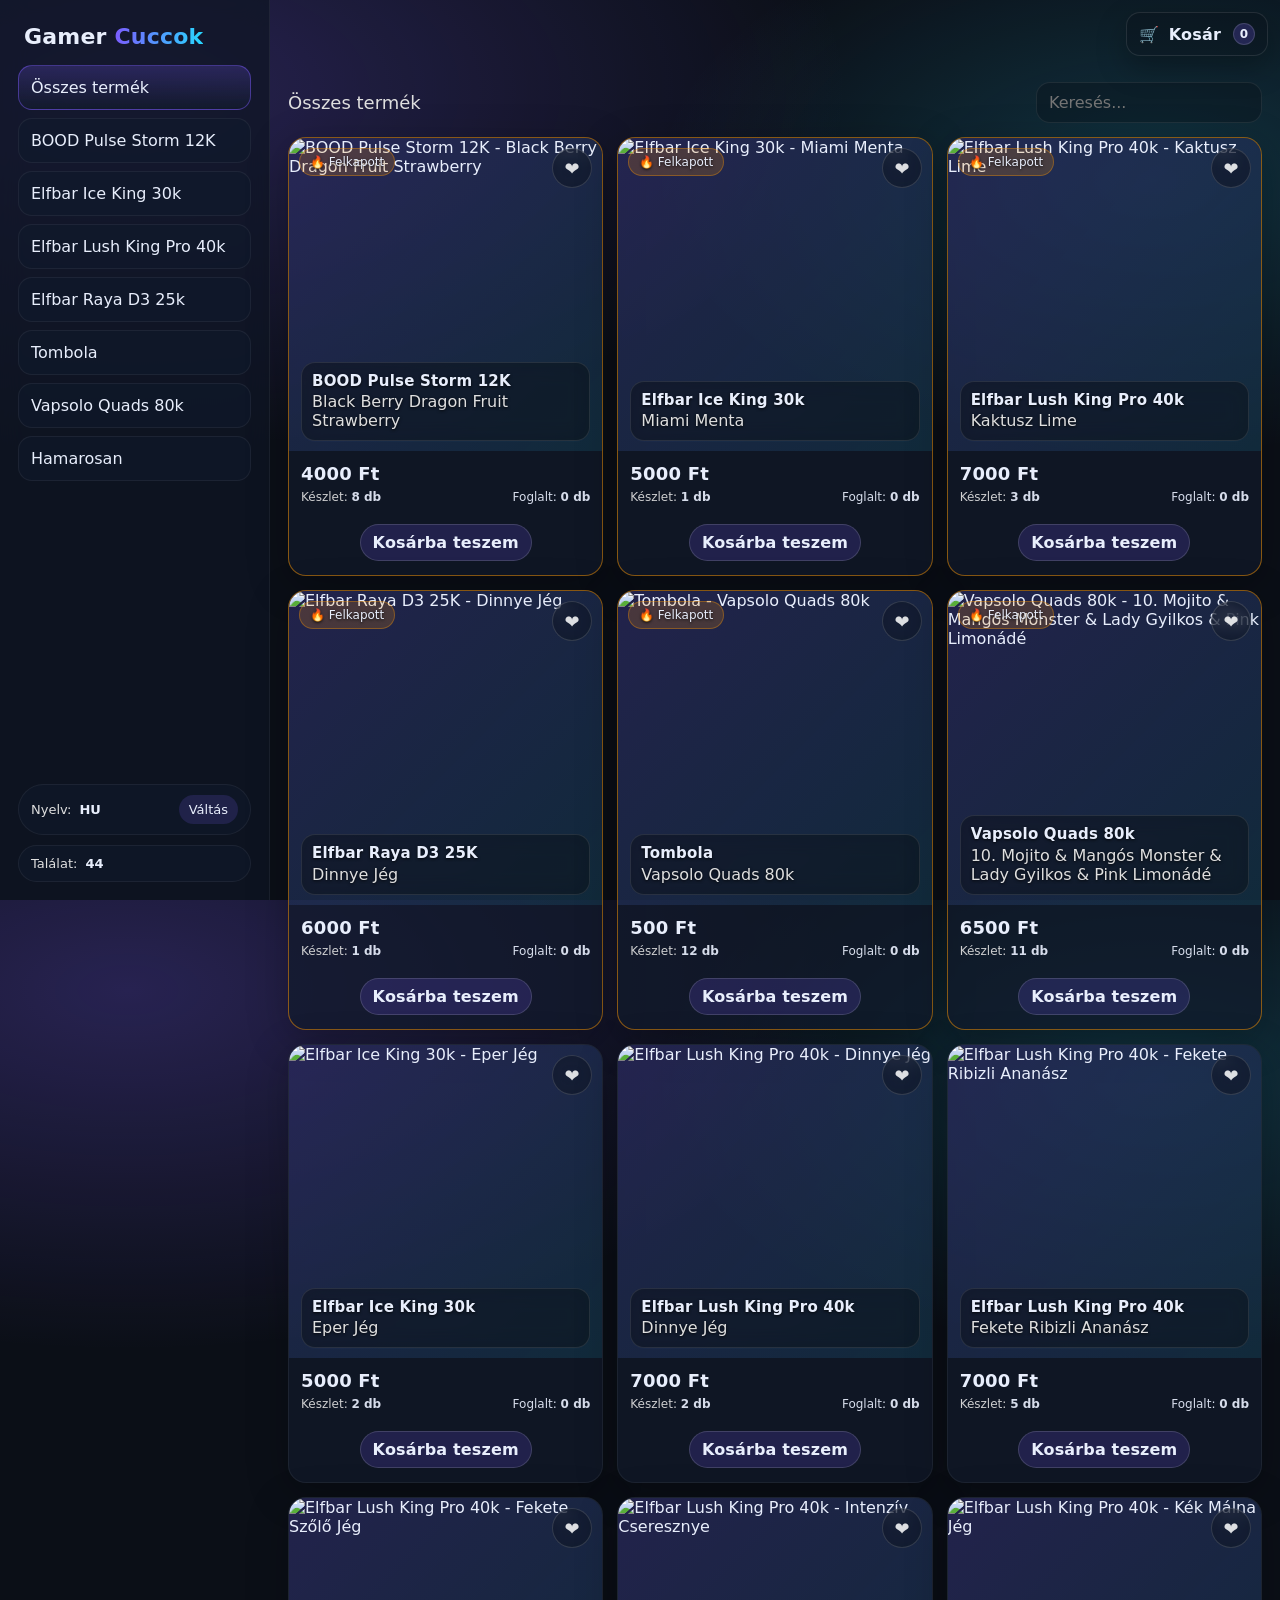
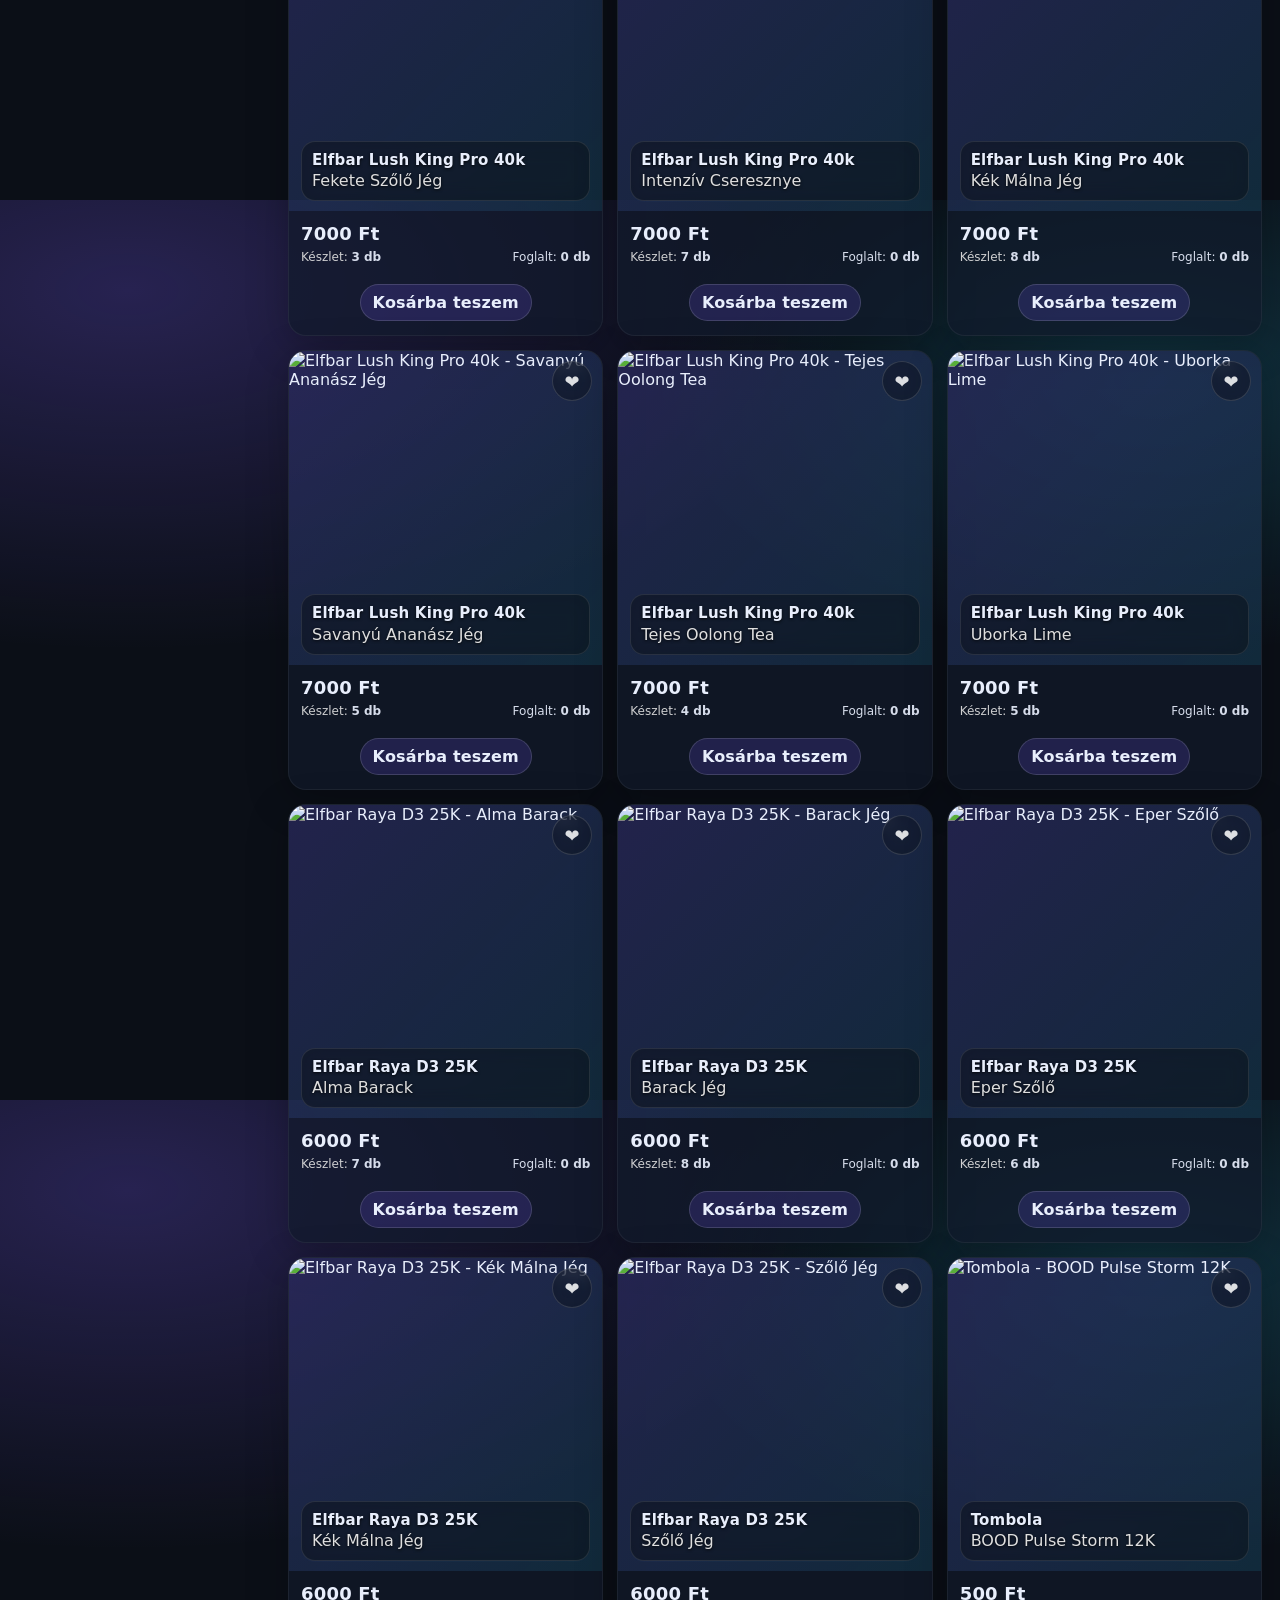
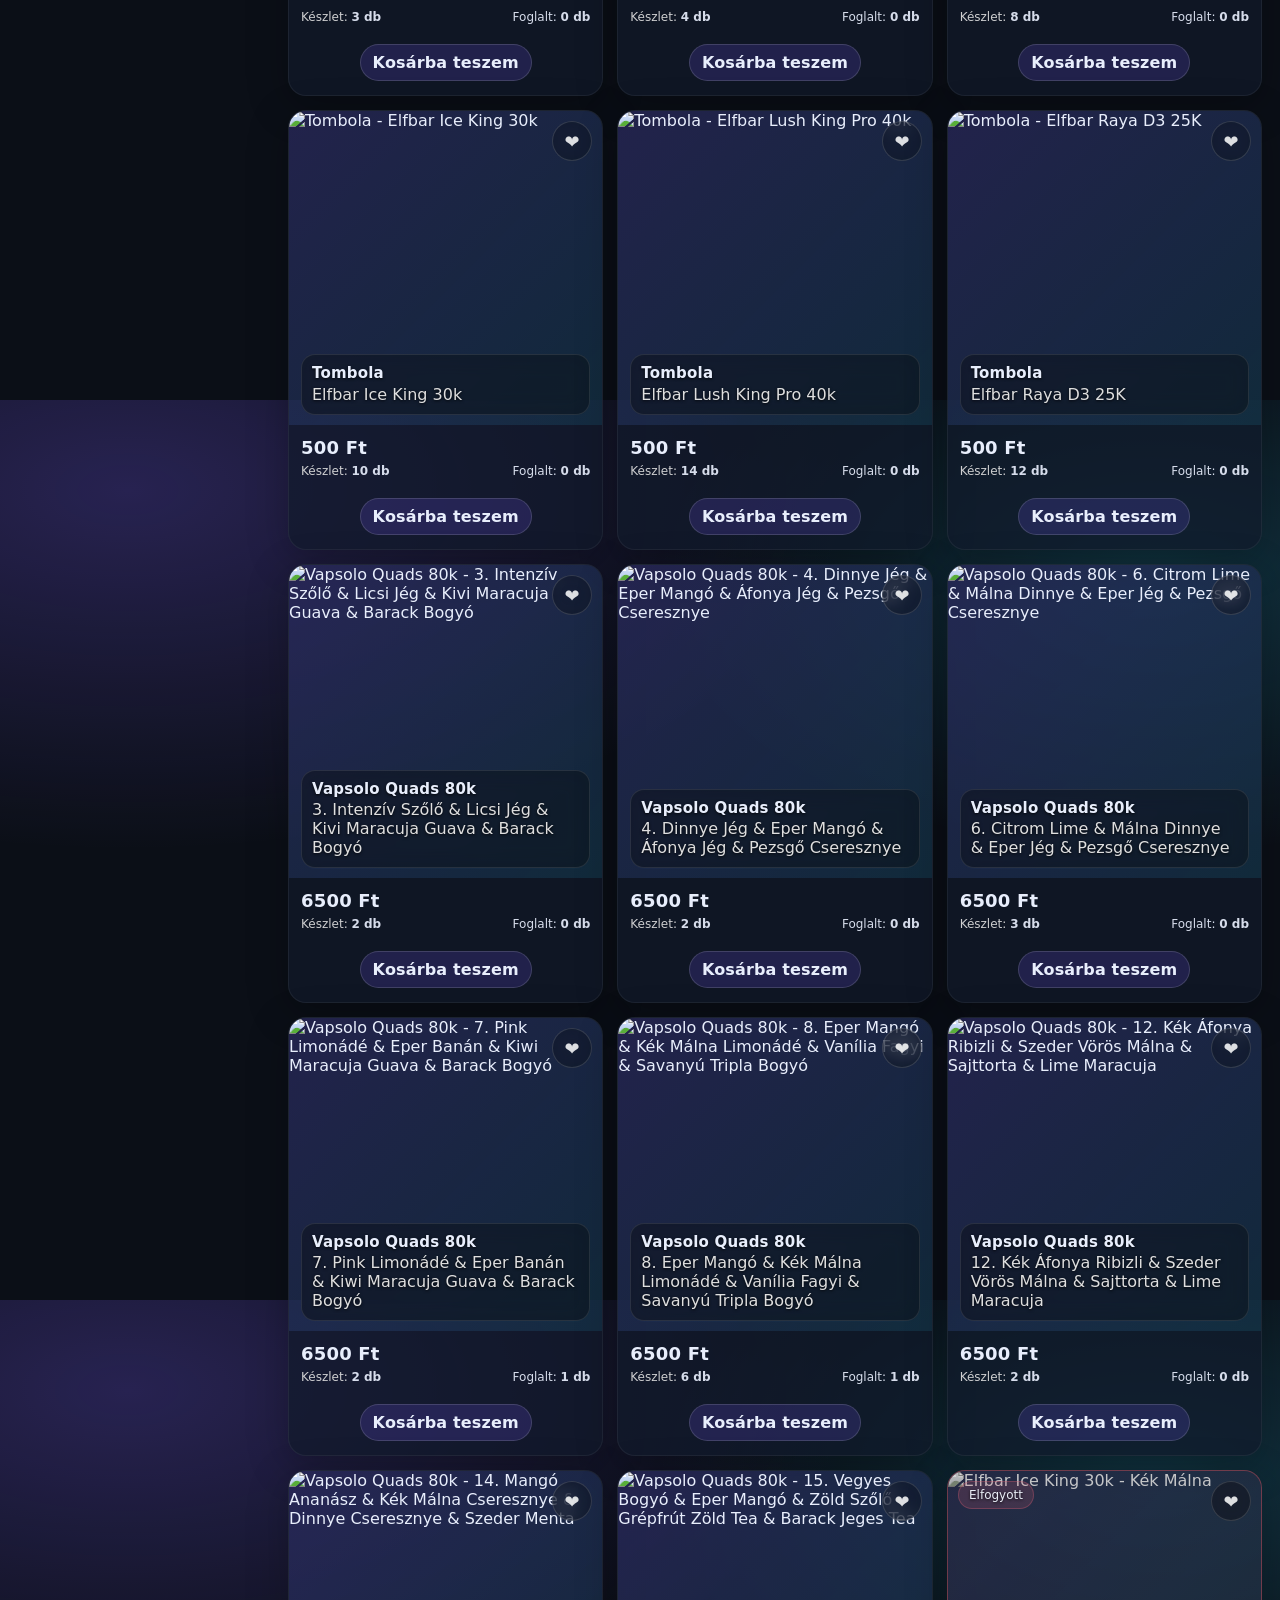
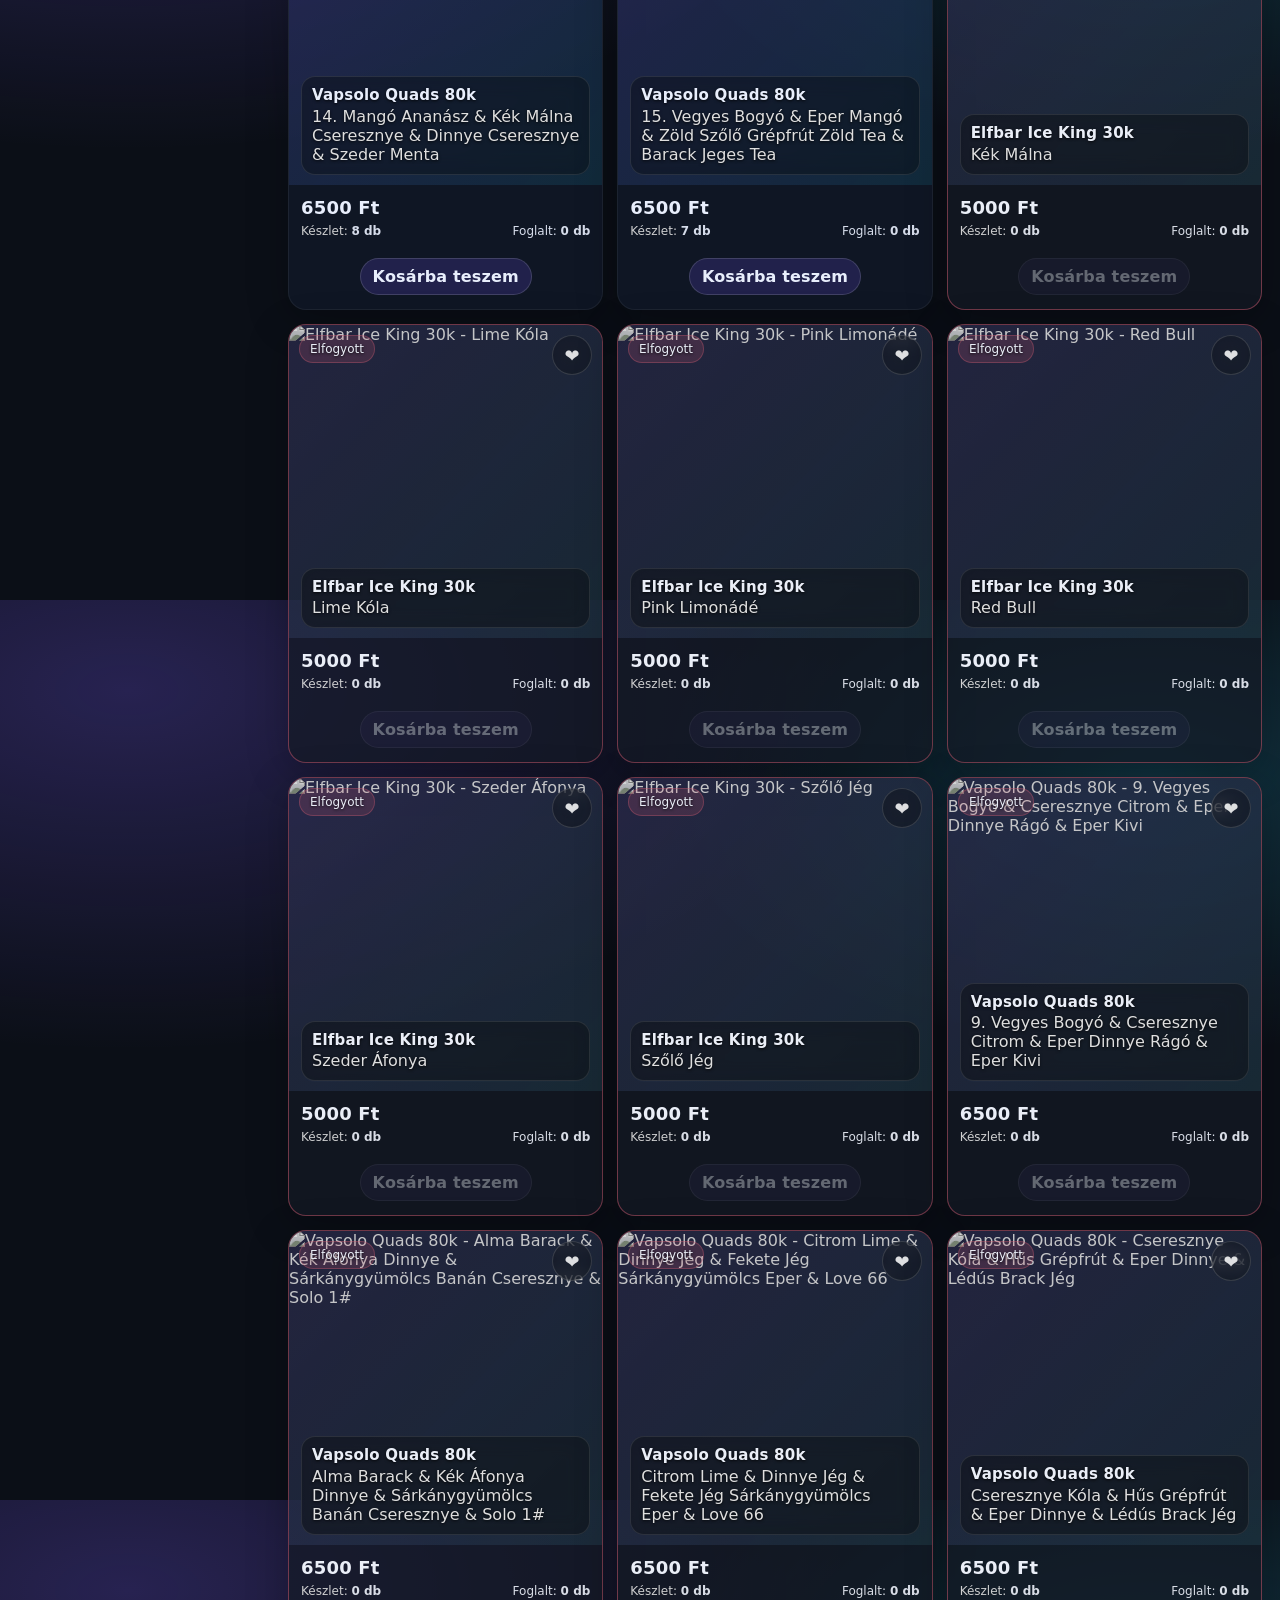
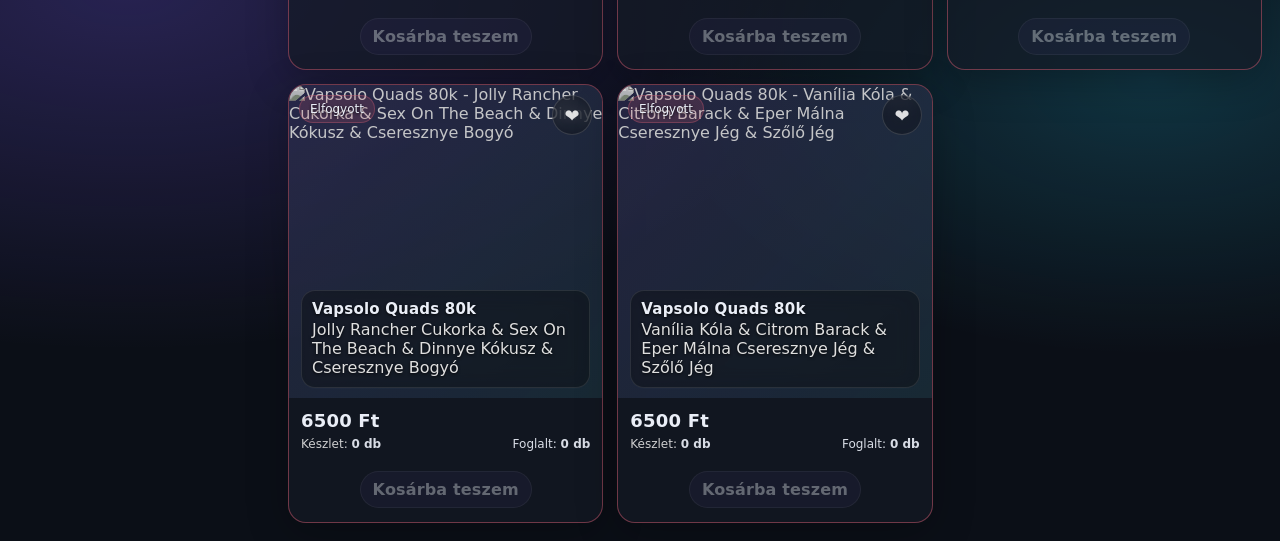
==== commit 786453c4: "Add files via upload" ====
--- a/index.html
+++ b/index.html
@@ -3,15 +3,15 @@
 <head>
   <meta charset="utf-8" />
   <meta name="viewport" content="width=device-width,initial-scale=1" />
-  <title>ShadowVapes</title>
-  <link rel="stylesheet" href="assets/styles.css?v=sv_fix14_20260330c" />
+  <title>Gamer Cuccok</title>
+  <link rel="stylesheet" href="assets/styles.css?v=sv_fix15_20260331" />
   <link rel="icon" type="image/png" href="assets/favicon.png">
 </head>
 <body>
   <div id="loader">
     <div class="loader-card">
       <div class="loader-top">
-        <div class="loader-logo">Shadow<span style="background:linear-gradient(90deg,var(--brand),var(--brand2));-webkit-background-clip:text;background-clip:text;color:transparent;">Vapes</span></div>
+        <div class="loader-logo">Gamer <span style="background:linear-gradient(90deg,var(--brand),var(--brand2));-webkit-background-clip:text;background-clip:text;color:transparent;">Cuccok</span></div>
         <div class="pulse"></div>
       </div>
       <div class="loader-bar"><div></div></div>
@@ -21,7 +21,7 @@
 
   <div class="wrap" style="display:none" id="app">
     <aside class="sidebar">
-      <div class="brand">Shadow<span>Vapes</span></div>
+      <div class="brand">Gamer <span>Cuccok</span></div>
 
       <div class="nav" id="nav"></div>
 
@@ -52,6 +52,6 @@
     </main>
   </div>
 
-  <script src="assets/app.js?v=sv_fix14_20260330c"></script>
+  <script src="assets/app.js?v=sv_fix15_20260331"></script>
 </body>
 </html>
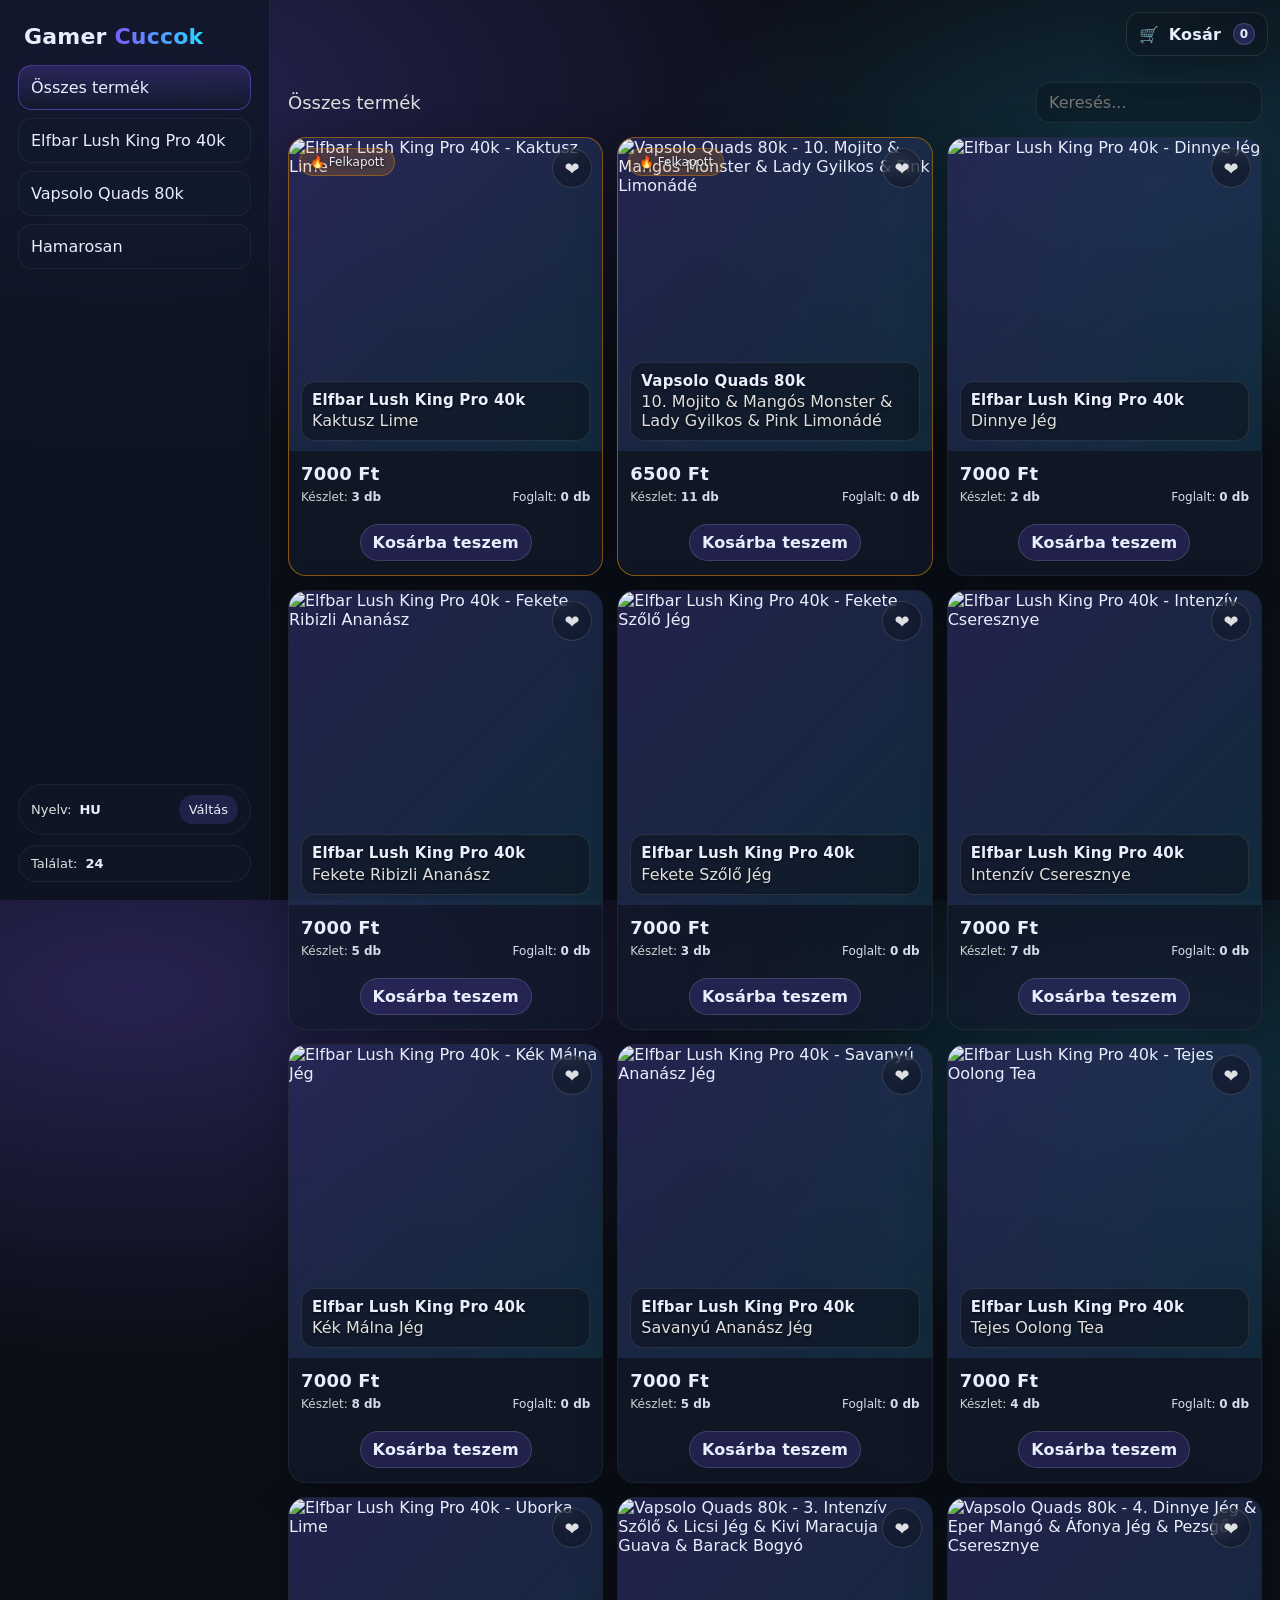
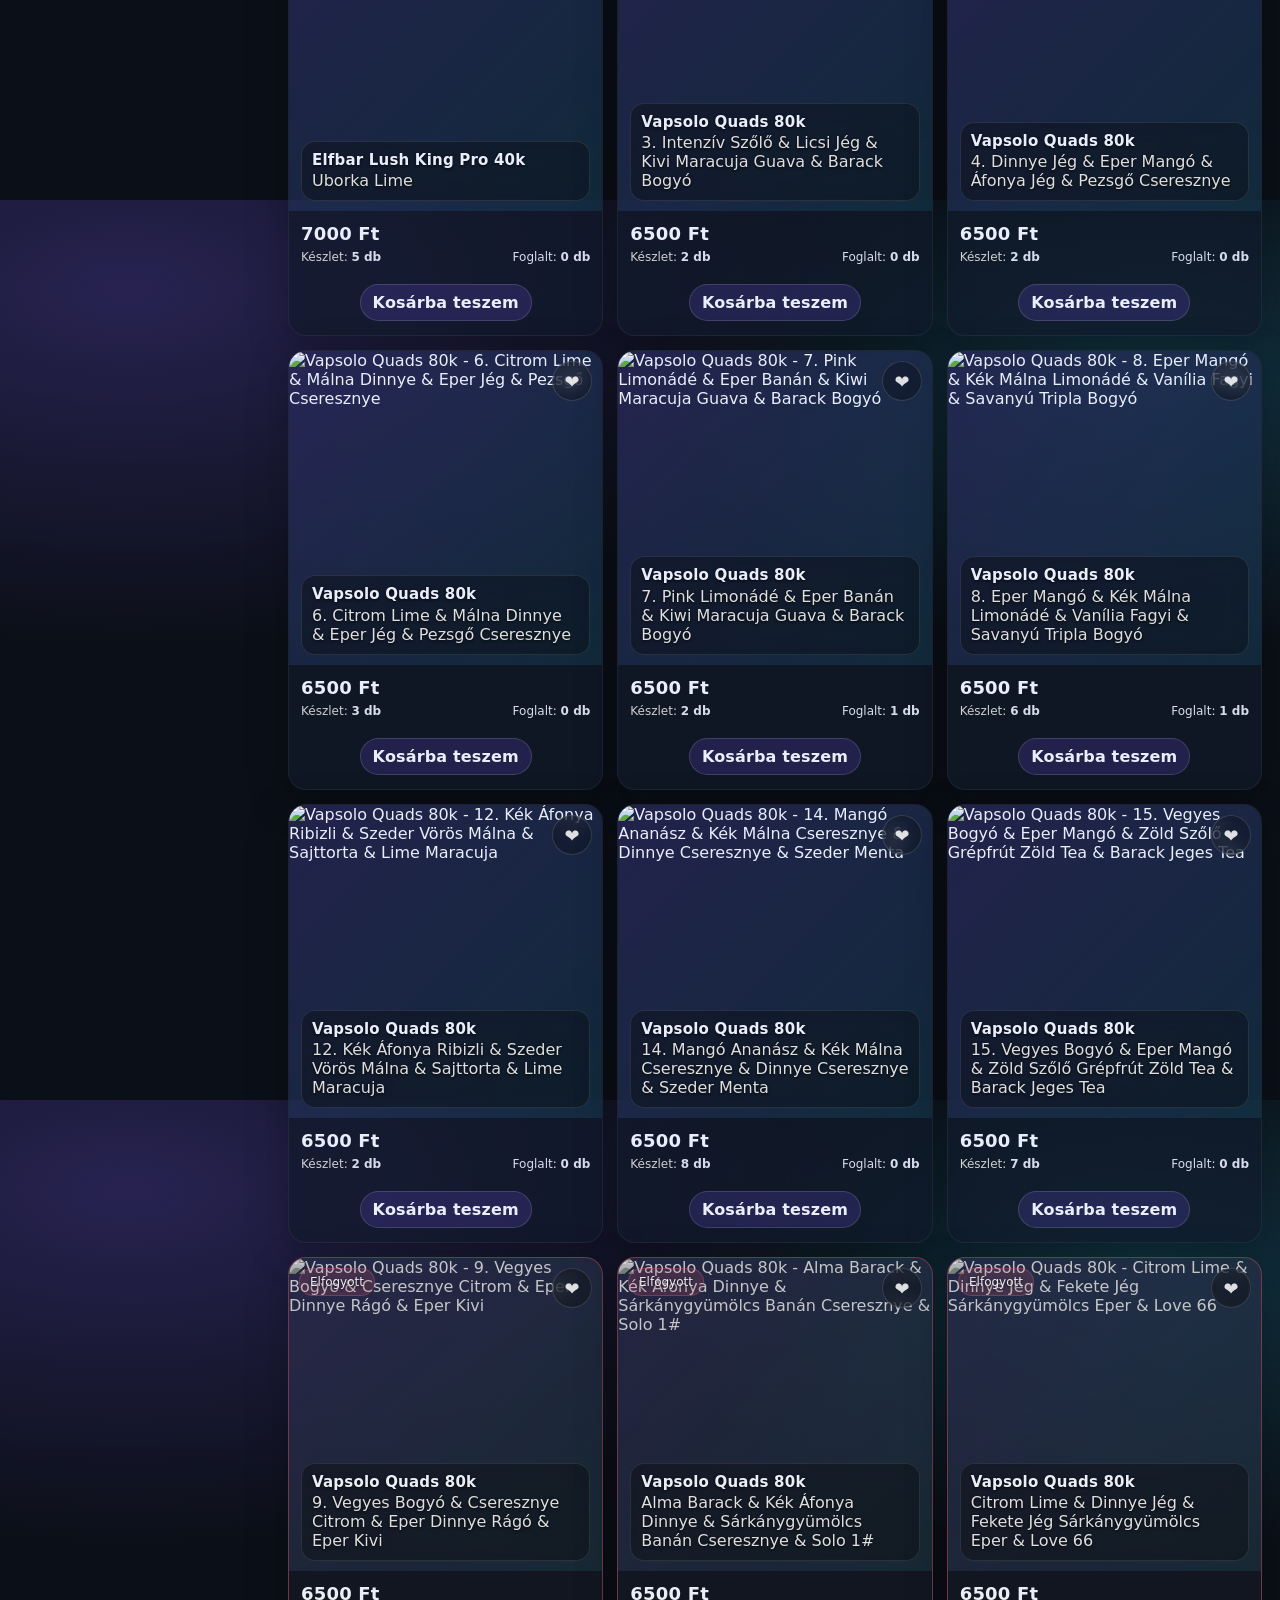
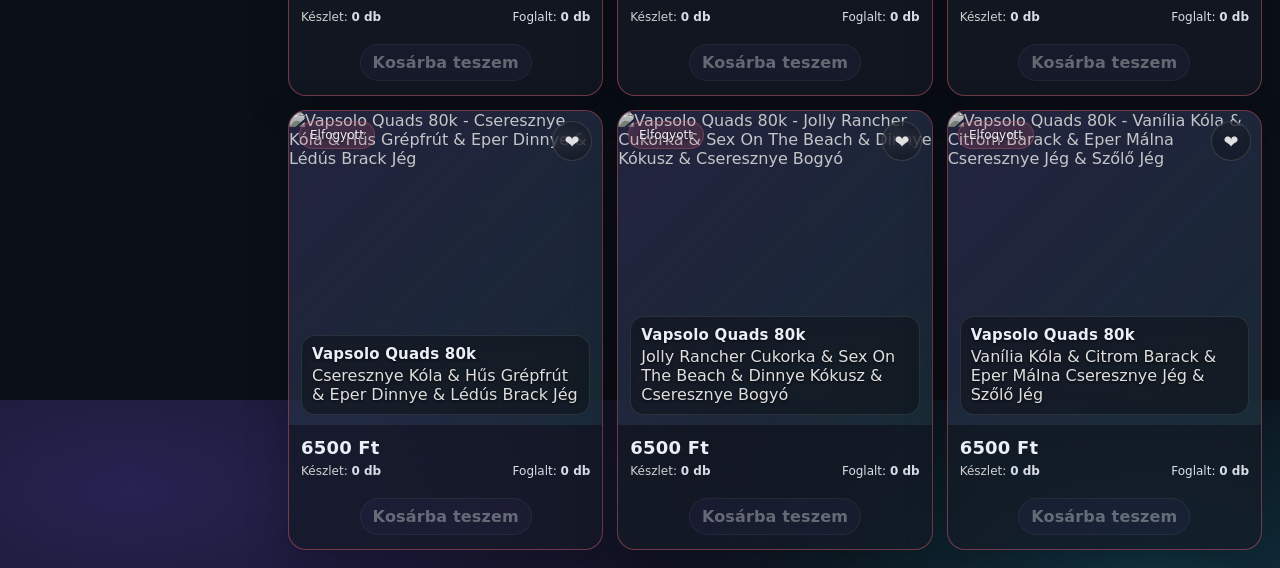
==== commit 96c664c8: "Add files via upload" ====
--- a/index.html
+++ b/index.html
@@ -4,7 +4,7 @@
   <meta charset="utf-8" />
   <meta name="viewport" content="width=device-width,initial-scale=1" />
   <title>Gamer Cuccok</title>
-  <link rel="stylesheet" href="assets/styles.css?v=sv_fix15_20260331" />
+  <link rel="stylesheet" href="assets/styles.css?v=sv_fix18_20260331" />
   <link rel="icon" type="image/png" href="assets/favicon.png">
 </head>
 <body>
@@ -52,6 +52,6 @@
     </main>
   </div>
 
-  <script src="assets/app.js?v=sv_fix15_20260331"></script>
+  <script src="assets/app.js?v=sv_fix18_20260331"></script>
 </body>
 </html>
--- a/assets/styles.css
+++ b/assets/styles.css
@@ -1032,6 +1032,19 @@
   padding: 12px;
   border-top: 1px solid rgba(255,255,255,.08);
 }
+.cart-foot-actions{
+  display:grid;
+  grid-template-columns: minmax(0, 1fr) minmax(0, 1.3fr);
+  gap: 10px;
+}
+.cart-foot-actions > .ghost,
+.cart-foot-actions > .cart-action-btn{
+  min-width: 0;
+}
+.cart-foot-actions > .ghost:disabled{
+  opacity:.40;
+  cursor:not-allowed;
+}
 .cart-action-btn{
   width: 100%;
   border:none;
@@ -1045,6 +1058,11 @@
 }
 .cart-action-btn:active{ transform: translateY(1px); }
 .cart-action-btn:disabled{ opacity:.40; cursor:not-allowed; transform:none; }
+@media (max-width: 560px){
+  .cart-foot-actions{
+    grid-template-columns: 1fr;
+  }
+}
 
 /* Admin termék thumbnail */
 .admin-prod-left{ display:flex; gap:10px; align-items:center; }
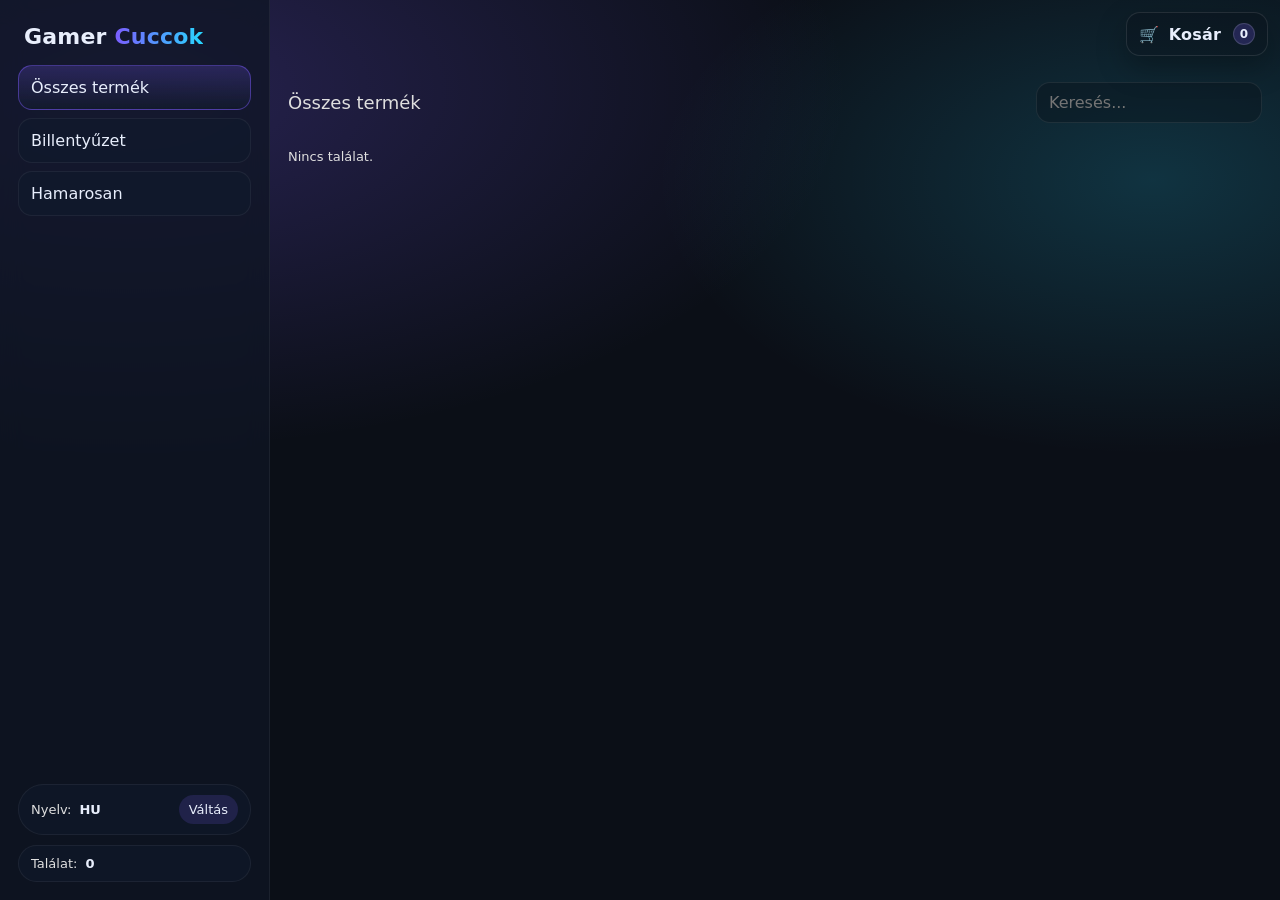
==== commit 2f54eb33: "Add files via upload" ====
--- a/index.html
+++ b/index.html
@@ -4,7 +4,7 @@
   <meta charset="utf-8" />
   <meta name="viewport" content="width=device-width,initial-scale=1" />
   <title>Gamer Cuccok</title>
-  <link rel="stylesheet" href="assets/styles.css?v=sv_fix18_20260331" />
+  <link rel="stylesheet" href="assets/styles.css?v=sv_fix19_20260404" />
   <link rel="icon" type="image/png" href="assets/favicon.png">
 </head>
 <body>
@@ -52,6 +52,7 @@
     </main>
   </div>
 
-  <script src="assets/app.js?v=sv_fix18_20260331"></script>
+  <script src="assets/github.js?v=sv_fix19_20260404"></script>
+  <script src="assets/app.js?v=sv_fix19_20260404"></script>
 </body>
 </html>
